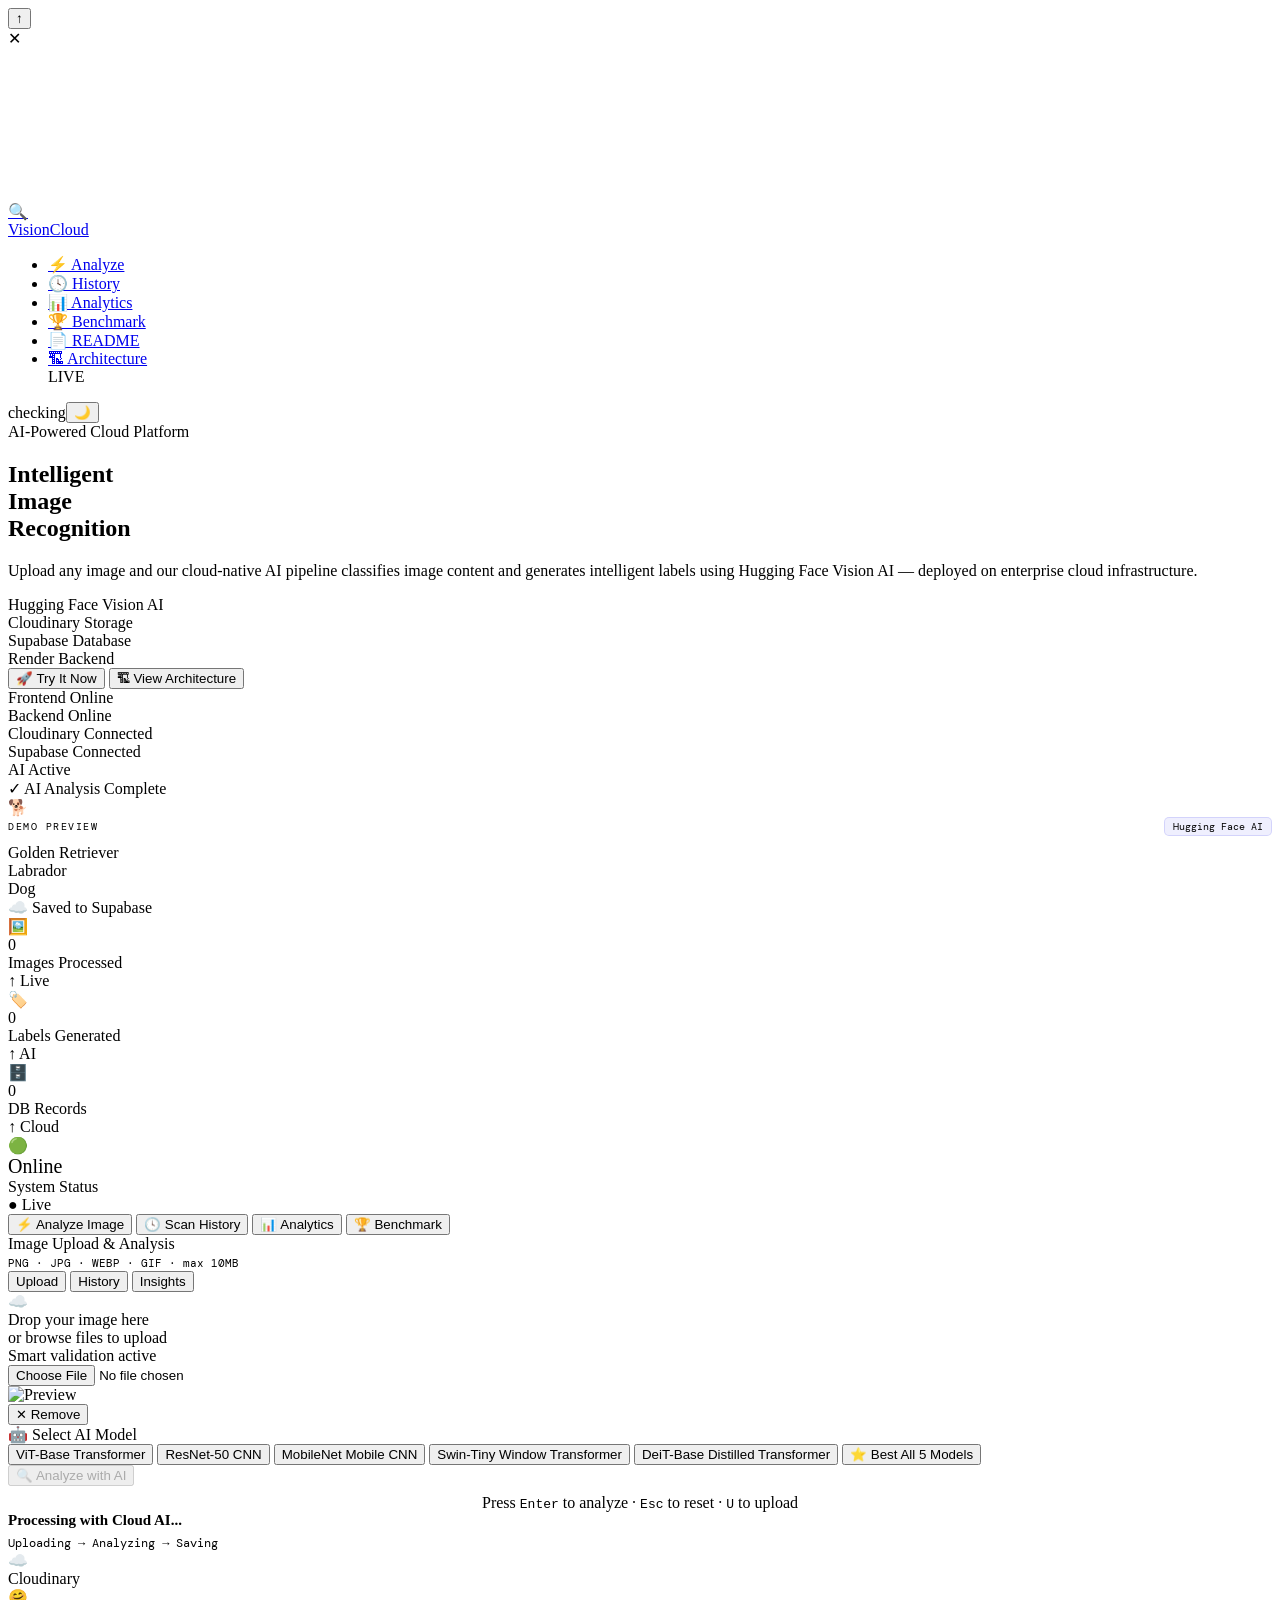
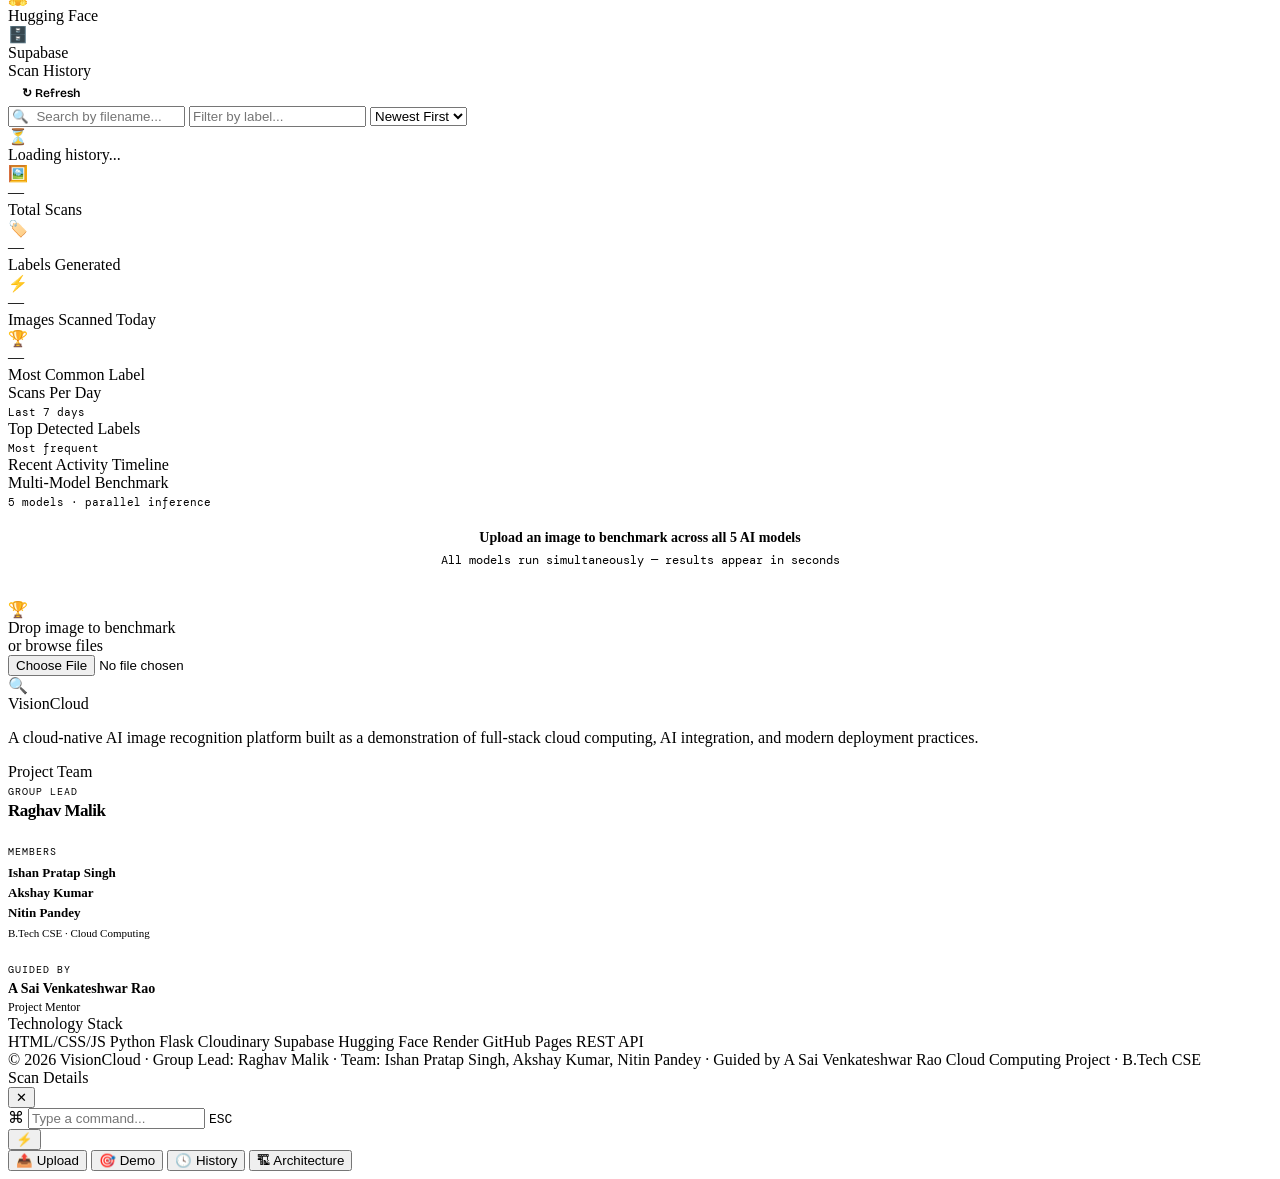
==== index.html @ bb771197 "Replace EfficientNet with MobileNet and Swin-Tiny" ====
<!DOCTYPE html>
<html lang="en">
<head>
<meta charset="UTF-8"/>
<meta name="viewport" content="width=device-width, initial-scale=1.0"/>
<title>VisionCloud — AI Image Recognition Platform</title>
<link rel="preconnect" href="https://fonts.googleapis.com"/>
<link rel="preconnect" href="https://fonts.gstatic.com" crossorigin/>
<link href="https://fonts.googleapis.com/css2?family=Bricolage+Grotesque:wght@400;500;600;700;800&family=DM+Mono:wght@300;400;500&display=swap" rel="stylesheet" media="print" onload="this.media='all'"/>
<noscript><link href="https://fonts.googleapis.com/css2?family=Bricolage+Grotesque:wght@400;500;600;700;800&family=DM+Mono:wght@300;400;500&display=swap" rel="stylesheet"/></noscript>
<link rel="stylesheet" href="style.css"/>
</head>
<body>
<div class="page-transition" id="pageTransition"></div>
<div class="scroll-progress" id="scrollProgress"></div>
<div class="toast-container" id="toastContainer"></div>
<button class="back-to-top" id="backToTop" onclick="window.scrollTo({top:0,behavior:'smooth'})" title="Back to top (↑)">↑</button>
<div class="fs-overlay" id="fsOverlay" onclick="closeFsOverlay()"><span class="fs-close">✕</span><img id="fsImg" src="" alt=""/></div>
<div class="mesh-bg"></div>
<div class="grid-overlay"></div>
<div class="scanlines"></div>
<canvas class="particle-canvas" id="particleBg"></canvas>
<div class="aurora-field" aria-hidden="true"></div>
<div class="cursor-glow" id="cursorGlow" aria-hidden="true"></div>

<!-- ── NAVBAR ── -->
<nav>
  <a class="nav-logo" href="#">
    <div class="nav-logo-icon">🔍</div>
    <div class="nav-logo-text">Vision<span>Cloud</span></div>
  </a>
  <ul class="nav-links">
    <li><a href="#" class="active" onclick="showTab('analyze',this);return false;">⚡ Analyze</a></li>
    <li><a href="#" onclick="showTab('history',this);return false;">🕓 History</a></li>
    <li><a href="#" onclick="showTab('analytics',this);return false;">📊 Analytics</a></li>
    <li><a href="#" onclick="showTab('benchmark',this);return false;">🏆 Benchmark</a></li>
    <li><a href="readme.html" target="_blank">📄 README</a></li>
    <li><a href="architecture.html">🏗 Architecture</a></li>
    <span class="nav-badge">LIVE</span>
  </ul>
  <div style="display:flex;align-items:center;gap:0;">
    <div class="live-clock" id="liveClock"></div>
    <div class="api-status checking" id="apiStatus"><div class="api-status-dot"></div><span id="apiStatusText">checking</span></div>
    <button class="theme-toggle" id="themeToggle" onclick="toggleTheme()" title="Toggle theme (Ctrl+D)">🌙</button>
  </div>
</nav>

<div class="main-wrap">

<!-- ══════════ HERO ══════════ -->
<section class="hero">
  <div class="hero-left">
    <div class="hero-badge"><span class="hero-badge-dot"></span><span class="typing-cursor" id="heroTyping">AI-Powered Cloud Platform</span></div>
    <h1 class="glitch" data-text="Intelligent Image Recognition">
      <span class="line1">Intelligent<br>Image</span><br>
      <span class="line2">Recognition</span>
    </h1>
    <p class="hero-desc">Upload any image and our cloud-native AI pipeline classifies image content and generates intelligent labels using Hugging Face Vision AI — deployed on enterprise cloud infrastructure.</p>
    <div class="hero-pills">
      <div class="hero-pill"><span class="pill-dot" style="background:#f472b6"></span>Hugging Face Vision AI</div>
      <div class="hero-pill"><span class="pill-dot" style="background:#22d3ee"></span>Cloudinary Storage</div>
      <div class="hero-pill"><span class="pill-dot" style="background:#34d399"></span>Supabase Database</div>
      <div class="hero-pill"><span class="pill-dot" style="background:#a78bfa"></span>Render Backend</div>
    </div>
    <div class="hero-cta">
      <button class="btn-primary" onclick="scrollToAnalyze()"><span>🚀 Try It Now</span></button>
      <button class="btn-secondary" onclick="window.location.href='architecture.html'">🏗 View Architecture</button>
    </div>
    <div class="deploy-badges">
      <div class="deploy-badge"><span class="deploy-badge-dot"></span>Frontend Online</div>
      <div class="deploy-badge"><span class="deploy-badge-dot"></span>Backend Online</div>
      <div class="deploy-badge"><span class="deploy-badge-dot"></span>Cloudinary Connected</div>
      <div class="deploy-badge"><span class="deploy-badge-dot"></span>Supabase Connected</div>
      <div class="deploy-badge"><span class="deploy-badge-dot"></span>AI Active</div>
    </div>
  </div>
  <div class="hero-right">
    <div style="position:relative;">
      <div class="preview-float-1">✓ AI Analysis Complete</div>
      <div class="hero-card-preview">
        <div class="preview-top">
          <div class="preview-dots">
            <div class="preview-dot" style="background:#f87171"></div>
            <div class="preview-dot" style="background:#fbbf24"></div>
            <div class="preview-dot" style="background:#34d399"></div>
          </div>
          <div class="preview-title-bar"></div>
        </div>
        <div class="preview-img-box">🐕</div>
        <div style="margin-bottom:8px;display:flex;align-items:center;justify-content:space-between;">
          <span style="font-family:'DM Mono',monospace;font-size:10px;color:var(--text3);letter-spacing:1.5px;text-transform:uppercase;">Demo Preview</span>
          <span style="font-family:'DM Mono',monospace;font-size:10px;background:rgba(99,102,241,0.1);color:var(--accent3);padding:2px 8px;border-radius:5px;border:1px solid rgba(99,102,241,0.2);">Hugging Face AI</span>
        </div>
        <div class="preview-labels">
          <div class="preview-label-row">
            <div class="preview-label-name">Golden Retriever</div>
            <div class="preview-label-bar-wrap"><div class="preview-label-bar" style="width:78%"></div></div>
          </div>
          <div class="preview-label-row">
            <div class="preview-label-name">Labrador</div>
            <div class="preview-label-bar-wrap"><div class="preview-label-bar" style="width:60%"></div></div>
          </div>
          <div class="preview-label-row">
            <div class="preview-label-name">Dog</div>
            <div class="preview-label-bar-wrap"><div class="preview-label-bar" style="width:45%"></div></div>
          </div>
        </div>
      </div>
      <div class="preview-float-2">☁️ Saved to Supabase</div>
    </div>
  </div>
</section>

<!-- ══════════ STATS ══════════ -->
<section class="stats-section">
  <div class="stats-grid">
    <div class="stat-card">
      <div class="stat-icon">🖼️</div>
      <div class="stat-value" id="stat-images">0</div>
      <div class="stat-label">Images Processed</div>
      <span class="stat-badge up">↑ Live</span>
    </div>
    <div class="stat-card">
      <div class="stat-icon">🏷️</div>
      <div class="stat-value" id="stat-labels">0</div>
      <div class="stat-label">Labels Generated</div>
      <span class="stat-badge up">↑ AI</span>
    </div>
    <div class="stat-card">
      <div class="stat-icon">🗄️</div>
      <div class="stat-value" id="stat-records">0</div>
      <div class="stat-label">DB Records</div>
      <span class="stat-badge up">↑ Cloud</span>
    </div>
    <div class="stat-card">
      <div class="stat-icon">🟢</div>
      <div class="stat-value" style="font-size:20px;-webkit-text-fill-color:var(--success);">Online</div>
      <div class="stat-label">System Status</div>
      <span class="stat-badge live">● Live</span>
    </div>
  </div>
</section>

<!-- ══════════ TABS ══════════ -->
<div class="tabs-wrap">
  <div class="tabs">
    <button class="tab active" id="tab-btn-analyze" onclick="showTab('analyze',this)">⚡ Analyze Image</button>
    <button class="tab" id="tab-btn-history" onclick="showTab('history',this)">🕓 Scan History</button>
    <button class="tab" id="tab-btn-analytics" onclick="showTab('analytics',this)">📊 Analytics</button>
    <button class="tab" id="tab-btn-benchmark" onclick="showTab('benchmark',this)">🏆 Benchmark</button>
  </div>
</div>

<!-- ══════════ CONTENT ══════════ -->
<div class="content-wrap">

  <!-- ANALYZE TAB -->
  <div id="tab-analyze" class="tab-content active">
    <div class="card" id="upload-card">
      <div class="card-header">
        <div class="card-title"><div class="dot"></div>Image Upload & Analysis</div>
        <span style="font-family:'DM Mono',monospace;font-size:11px;color:var(--text3)">PNG · JPG · WEBP · GIF · max 10MB</span>
      </div>
      <div class="card-body">
        <div class="smart-actions" aria-label="Quick actions">
          <button class="smart-action active" type="button" onclick="scrollToAnalyze()">Upload</button>
          <button class="smart-action" type="button" onclick="showTab('history', document.getElementById('tab-btn-history'))">History</button>
          <button class="smart-action" type="button" onclick="showTab('analytics', document.getElementById('tab-btn-analytics'))">Insights</button>
        </div>
        <div class="drop-zone" id="dropZone">
          <div class="drop-icon">☁️</div>
          <div class="drop-title">Drop your image here</div>
          <div class="drop-sub">or <span onclick="document.getElementById('fileInput').click()">browse files</span> to upload</div>
          <div class="drop-meta" id="dropMeta">Smart validation active</div>
        </div>
        <input type="file" id="fileInput" accept="image/*"/>
        <div class="preview-wrap" id="previewWrap">
          <img id="preview-img" src="" alt="Preview"/>
          <div class="preview-overlay">
            <span class="preview-filename" id="preview-filename"></span>
            <button class="btn-remove" onclick="resetUpload()">✕ Remove</button>
          </div>
        </div>
        <!-- Model Selector -->
        <div class="model-selector-wrap" id="modelSelectorWrap">
          <div class="model-selector-label">🤖 Select AI Model</div>
          <div class="model-pills" id="modelPills">
            <button class="model-pill active" data-model="google/vit-base-patch16-224" onclick="selectModel(this)">
              <span class="model-pill-name">ViT-Base</span>
              <span class="model-pill-arch">Transformer</span>
            </button>
            <button class="model-pill" data-model="microsoft/resnet-50" onclick="selectModel(this)">
              <span class="model-pill-name">ResNet-50</span>
              <span class="model-pill-arch">CNN</span>
            </button>
            <button class="model-pill" data-model="google/mobilenet_v2_1.0_224" onclick="selectModel(this)">
              <span class="model-pill-name">MobileNet</span>
              <span class="model-pill-arch">Mobile CNN</span>
            </button>
            <button class="model-pill" data-model="microsoft/swin-tiny-patch4-window7-224" onclick="selectModel(this)">
              <span class="model-pill-name">Swin-Tiny</span>
              <span class="model-pill-arch">Window Transformer</span>
            </button>
            <button class="model-pill" data-model="facebook/deit-base-distilled-patch16-224" onclick="selectModel(this)">
              <span class="model-pill-name">DeiT-Base</span>
              <span class="model-pill-arch">Distilled Transformer</span>
            </button>
            <button class="model-pill best-pill" data-model="best" onclick="selectModel(this)">
              <span class="model-pill-name">⭐ Best</span>
              <span class="model-pill-arch">All 5 Models</span>
            </button>
          </div>
        </div>

        <button class="btn-analyze" id="analyzeBtn" onclick="analyzeImage()" disabled>
          <span>🔍 Analyze with AI</span>
        </button>
        <div style="text-align:center;margin-top:8px;" class="kbd-hint">Press <kbd class="kbd">Enter</kbd> to analyze · <kbd class="kbd">Esc</kbd> to reset · <kbd class="kbd">U</kbd> to upload</div>
        <div class="error-box" id="errorBox"></div>
      </div>
    </div>

    <!-- Loading -->
    <div class="loading-wrap" id="loadingWrap">
      <div class="spinner-ring"></div>
      <div style="font-size:15px;font-weight:700;color:var(--text);margin-bottom:6px">Processing with Cloud AI...</div>
      <div style="font-size:12px;color:var(--text3);font-family:'DM Mono',monospace;">Uploading → Analyzing → Saving</div>
      <div class="loading-steps">
        <div class="loading-step" id="step1"><div class="step-icon">☁️</div><span>Cloudinary</span></div>
        <div class="loading-step" id="step2"><div class="step-icon">🤗</div><span>Hugging Face</span></div>
        <div class="loading-step" id="step3"><div class="step-icon">🗄️</div><span>Supabase</span></div>
      </div>
    </div>

    <!-- Results -->
    <div class="results-wrap" id="resultsWrap"></div>
  </div>

  <!-- HISTORY TAB -->
  <div id="tab-history" class="tab-content">
    <div class="card">
      <div class="card-header">
        <div class="card-title"><div class="dot"></div>Scan History</div>
        <button onclick="loadHistory()" style="background:var(--surface);border:1px solid var(--border);color:var(--text2);font-size:12px;padding:6px 14px;border-radius:8px;cursor:pointer;font-family:'Bricolage Grotesque',sans-serif;font-weight:600;transition:all 0.2s;" onmouseover="this.style.borderColor='var(--accent)'" onmouseout="this.style.borderColor='var(--border)'">↻ Refresh</button>
      </div>
      <div class="card-body">
        <div class="history-toolbar">
          <input class="search-box" type="text" id="searchBox" placeholder="🔍  Search by filename..." oninput="filterHistory()"/>
          <input class="filter-input" type="text" id="filterLabel" placeholder="Filter by label..." oninput="filterHistory()"/>
          <select class="sort-select" id="sortSelect" onchange="filterHistory()">
            <option value="newest">Newest First</option>
            <option value="oldest">Oldest First</option>
          </select>
        </div>
        <div id="historyBody">
          <div class="empty-state"><div class="icon">⏳</div><div>Loading history...</div></div>
        </div>
      </div>
    </div>
  </div>

  <!-- ANALYTICS TAB -->
  <div id="tab-analytics" class="tab-content">
    <div id="analytics-section">

      <!-- Stats row -->
      <div class="analytics-stats-row" id="analyticsStatsRow">
        <div class="an-stat-card">
          <div class="an-stat-icon">🖼️</div>
          <div class="an-stat-value" id="an-total">—</div>
          <div class="an-stat-label">Total Scans</div>
        </div>
        <div class="an-stat-card">
          <div class="an-stat-icon">🏷️</div>
          <div class="an-stat-value" id="an-labels">—</div>
          <div class="an-stat-label">Labels Generated</div>
        </div>
        <div class="an-stat-card">
          <div class="an-stat-icon">⚡</div>
          <div class="an-stat-value" id="an-today">—</div>
          <div class="an-stat-label">Images Scanned Today</div>
        </div>
        <div class="an-stat-card">
          <div class="an-stat-icon">🏆</div>
          <div class="an-stat-value" id="an-top-label" style="font-size:16px;">—</div>
          <div class="an-stat-label">Most Common Label</div>
        </div>
      </div>

      <!-- Charts grid -->
      <div class="analytics-grid">

        <!-- Scans per day chart -->
        <div class="card analytics-card">
          <div class="card-header">
            <div class="card-title"><div class="dot"></div>Scans Per Day</div>
            <span style="font-family:'DM Mono',monospace;font-size:11px;color:var(--text3)">Last 7 days</span>
          </div>
          <div class="card-body">
            <div class="chart-wrap" id="scansChart"></div>
          </div>
        </div>

        <!-- Top labels chart -->
        <div class="card analytics-card">
          <div class="card-header">
            <div class="card-title"><div class="dot"></div>Top Detected Labels</div>
            <span style="font-family:'DM Mono',monospace;font-size:11px;color:var(--text3)">Most frequent</span>
          </div>
          <div class="card-body">
            <div id="labelsChart"></div>
          </div>
        </div>

        <!-- Activity timeline -->
        <div class="card analytics-card full-width-card">
          <div class="card-header">
            <div class="card-title"><div class="dot"></div>Recent Activity Timeline</div>
          </div>
          <div class="card-body">
            <div id="activityTimeline"></div>
          </div>
        </div>

      </div>

      <!-- Empty state -->
      <div id="analyticsEmpty" style="display:none;">
        <div class="empty-state">
          <div class="icon">📊</div>
          <div>No data yet — upload some images first!</div>
        </div>
      </div>

    </div>
  </div>

  <!-- BENCHMARK TAB -->
  <div id="tab-benchmark" class="tab-content">
    <div class="card" id="benchmark-card">
      <div class="card-header">
        <div class="card-title"><div class="dot"></div>Multi-Model Benchmark</div>
        <span style="font-family:'DM Mono',monospace;font-size:11px;color:var(--text3)">5 models · parallel inference</span>
      </div>
      <div class="card-body">

        <!-- Step 1: Upload or use existing -->
        <div id="benchmark-upload-section">
          <div style="text-align:center;padding:20px 0 12px;">
            <div style="font-size:14px;font-weight:700;color:var(--text);margin-bottom:6px;">Upload an image to benchmark across all 5 AI models</div>
            <div style="font-size:12px;color:var(--text3);font-family:'DM Mono',monospace;margin-bottom:20px;">All models run simultaneously — results appear in seconds</div>
          </div>

          <div class="drop-zone" id="benchmarkDropZone" onclick="document.getElementById('benchmarkFileInput').click()">
            <div class="drop-icon">🏆</div>
            <div class="drop-title">Drop image to benchmark</div>
            <div class="drop-sub">or <span>browse files</span></div>
          </div>
          <input type="file" id="benchmarkFileInput" accept="image/*" onchange="handleBenchmarkFile(this.files[0])"/>

          <div class="benchmark-preview-wrap" id="benchmarkPreviewWrap" style="display:none;">
            <img id="benchmark-preview-img" src="" alt="Preview" style="width:100%;max-height:220px;object-fit:cover;border-radius:12px;margin-bottom:12px;"/>
            <button class="btn-analyze" id="benchmarkRunBtn" onclick="runBenchmark()" style="background:linear-gradient(135deg,#f472b6,#6366f1,#22d3ee);">
              <span>🏆 Run Benchmark — 5 Models</span>
            </button>
            <div style="text-align:center;margin-top:8px;font-size:11px;color:var(--text3);font-family:'DM Mono',monospace;">All 5 models run in parallel · ~5-10 seconds</div>
          </div>
        </div>

        <!-- Loading -->
        <div id="benchmark-loading" style="display:none;text-align:center;padding:32px 0;">
          <div class="spinner-ring" style="margin:0 auto 16px;"></div>
          <div style="font-size:15px;font-weight:700;color:var(--text);margin-bottom:6px;">Running 5 models simultaneously...</div>
          <div style="font-size:12px;color:var(--text3);font-family:'DM Mono',monospace;">ViT · ResNet · EfficientNet · ConvNeXt · BEiT</div>
          <div class="benchmark-progress" id="benchmarkProgress">
            <div class="bm-prog-item" id="bm-prog-0">⏳ ViT-Base</div>
            <div class="bm-prog-item" id="bm-prog-1">⏳ ResNet-50</div>
            <div class="bm-prog-item" id="bm-prog-2">⏳ EfficientNet</div>
            <div class="bm-prog-item" id="bm-prog-3">⏳ ConvNeXt</div>
            <div class="bm-prog-item" id="bm-prog-4">⏳ BEiT-Base</div>
          </div>
        </div>

        <!-- Results -->
        <div id="benchmark-results" style="display:none;"></div>

      </div>
    </div>
  </div>

</div><!-- /content-wrap -->

</div><!-- /main-wrap -->

<!-- ══════════ FOOTER ══════════ -->
<footer>
  <div class="footer-inner">
    <div class="footer-brand">
      <div class="logo">
        <div class="logo-icon">🔍</div>
        <div class="logo-text">VisionCloud</div>
      </div>
      <p>A cloud-native AI image recognition platform built as a demonstration of full-stack cloud computing, AI integration, and modern deployment practices.</p>
    </div>
    <div class="footer-col">
      <div class="footer-col-title">Project Team</div>

      <div style="margin-bottom:10px;">
        <span style="font-size:10px;color:var(--text3);font-family:'DM Mono',monospace;letter-spacing:1px;text-transform:uppercase;">Group Lead</span>
        <span class="accent" style="font-size:17px;font-weight:800;letter-spacing:-0.5px;display:block;margin-top:2px;">Raghav Malik</span>
      </div>

      <div style="border-top:1px solid var(--border);padding-top:10px;margin-bottom:10px;">
        <span style="font-size:10px;color:var(--text3);font-family:'DM Mono',monospace;letter-spacing:1px;text-transform:uppercase;">Members</span>
        <div style="display:flex;flex-direction:column;gap:4px;margin-top:6px;">
          <span style="font-size:13px;font-weight:600;color:var(--text);">Ishan Pratap Singh</span>
          <span style="font-size:13px;font-weight:600;color:var(--text);">Akshay Kumar</span>
          <span style="font-size:13px;font-weight:600;color:var(--text);">Nitin Pandey</span>
        </div>
        <span style="font-size:11px;color:var(--text3);margin-top:6px;display:block;">B.Tech CSE · Cloud Computing</span>
      </div>

      <div style="border-top:1px solid var(--border);padding-top:10px;">
        <span style="font-size:10px;color:var(--text3);font-family:'DM Mono',monospace;letter-spacing:1px;text-transform:uppercase;">Guided By</span>
        <span class="accent" style="font-size:14px;font-weight:700;margin-top:4px;display:block;">A Sai Venkateshwar Rao</span>
        <span style="font-size:12px;color:var(--text2);">Project Mentor</span>
      </div>
    </div>
    <div class="footer-col">
      <div class="footer-col-title">Technology Stack</div>
      <div class="footer-tags">
        <span class="footer-tag">HTML/CSS/JS</span>
        <span class="footer-tag">Python Flask</span>
        <span class="footer-tag">Cloudinary</span>
        <span class="footer-tag">Supabase</span>
        <span class="footer-tag">Hugging Face</span>
        <span class="footer-tag">Render</span>
        <span class="footer-tag">GitHub Pages</span>
        <span class="footer-tag">REST API</span>
      </div>
    </div>
  </div>
  <div class="footer-bottom">
    <span>© 2026 VisionCloud · Group Lead: Raghav Malik · Team: Ishan Pratap Singh, Akshay Kumar, Nitin Pandey · Guided by A Sai Venkateshwar Rao</span>
    <span>Cloud Computing Project · B.Tech CSE</span>
  </div>
</footer>

<!-- ══════════ MODAL ══════════ -->
<div class="modal-overlay" id="modalOverlay" onclick="closeModal(event)">
  <div class="modal-box">
    <div class="modal-header">
      <div class="card-title" id="modal-title">Scan Details</div>
      <button class="modal-close" onclick="document.getElementById('modalOverlay').classList.remove('visible')">✕</button>
    </div>
    <img class="modal-img" id="modal-img" src="" alt="" style="display:none"/>
    <div class="modal-body" id="modal-body"></div>
  </div>
</div>

<!-- ══════════ COMMAND PALETTE ══════════ -->
<div class="cmd-palette" id="cmdPalette" onclick="if(event.target===this)closeCmdPalette()">
  <div class="cmd-palette-box">
    <div class="cmd-input-wrap">
      <span class="cmd-input-icon">⌘</span>
      <input class="cmd-input" id="cmdInput" type="text" placeholder="Type a command..." autocomplete="off"/>
      <kbd class="cmd-esc">ESC</kbd>
    </div>
    <div class="cmd-divider"></div>
    <div class="cmd-results" id="cmdResults"></div>
  </div>
</div>

<!-- ══════════ FAB ══════════ -->
<button class="fab-btn" id="fabBtn" onclick="toggleFabMenu()" title="Quick Actions">⚡</button>
<div class="fab-menu" id="fabMenu">
  <button onclick="scrollToAnalyze();toggleFabMenu()" class="fab-item">📤 Upload</button>
  <button onclick="runDemoScan();toggleFabMenu()" class="fab-item">🎯 Demo</button>
  <button onclick="showTab('history',document.getElementById('tab-btn-history'));toggleFabMenu()" class="fab-item">🕓 History</button>
  <button onclick="window.location.href='architecture.html'" class="fab-item">🏗 Architecture</button>
</div>

<script src="script.js"></script>
</body>
</html>
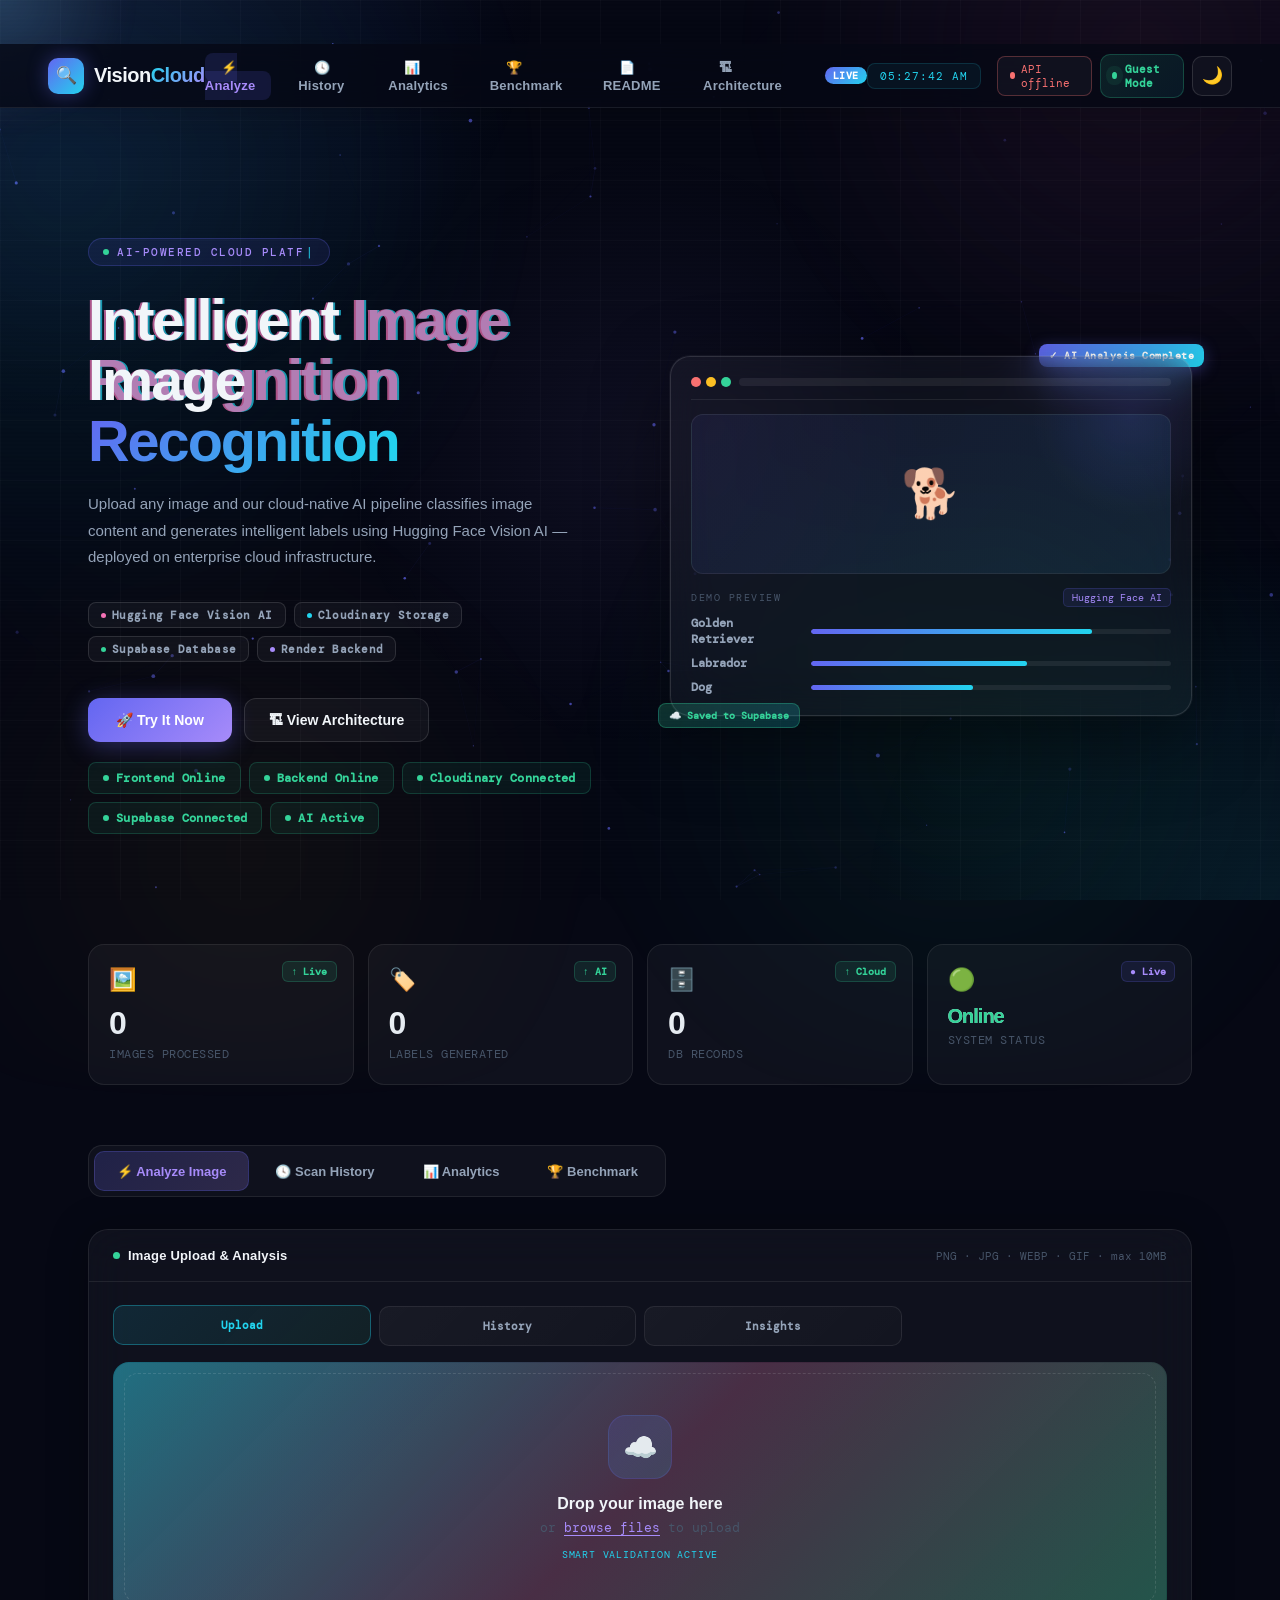
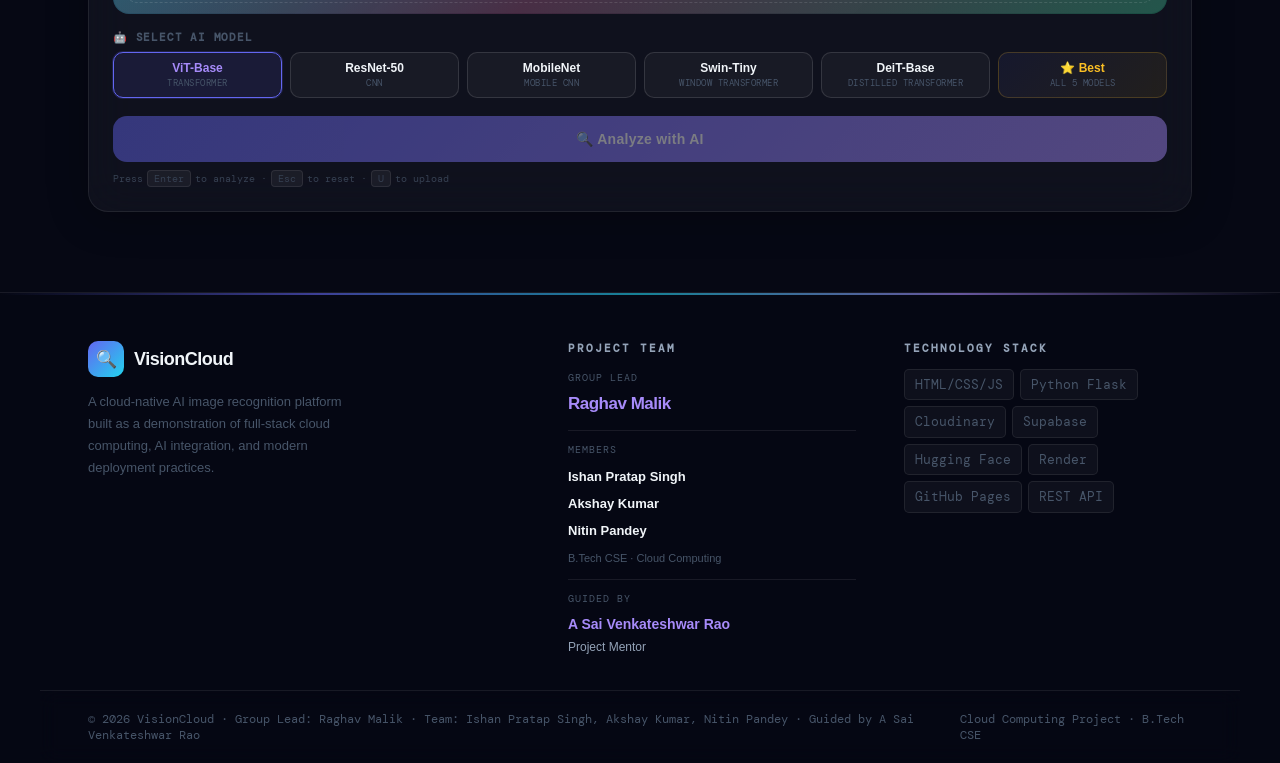
==== commit 3b8b356a: "Update model names in loading indicator" ====
--- a/index.html
+++ b/index.html
@@ -371,13 +371,13 @@
         <div id="benchmark-loading" style="display:none;text-align:center;padding:32px 0;">
           <div class="spinner-ring" style="margin:0 auto 16px;"></div>
           <div style="font-size:15px;font-weight:700;color:var(--text);margin-bottom:6px;">Running 5 models simultaneously...</div>
-          <div style="font-size:12px;color:var(--text3);font-family:'DM Mono',monospace;">ViT · ResNet · EfficientNet · ConvNeXt · BEiT</div>
+          <div style="font-size:12px;color:var(--text3);font-family:'DM Mono',monospace;">ViT · ResNet · MobileNet-V2 · Swin-Tiny · DeiT</div>
           <div class="benchmark-progress" id="benchmarkProgress">
             <div class="bm-prog-item" id="bm-prog-0">⏳ ViT-Base</div>
             <div class="bm-prog-item" id="bm-prog-1">⏳ ResNet-50</div>
-            <div class="bm-prog-item" id="bm-prog-2">⏳ EfficientNet</div>
-            <div class="bm-prog-item" id="bm-prog-3">⏳ ConvNeXt</div>
-            <div class="bm-prog-item" id="bm-prog-4">⏳ BEiT-Base</div>
+            <div class="bm-prog-item" id="bm-prog-2">⏳ MobileNet-V2</div>
+            <div class="bm-prog-item" id="bm-prog-3">⏳ Swin-Tiny</div>
+            <div class="bm-prog-item" id="bm-prog-4">⏳ DeiT-Base</div>
           </div>
         </div>
 
--- a/style.css
+++ b/style.css
@@ -0,0 +1,3010 @@
+:root {
+  --bg: #060814;
+  --bg2: #0c1022;
+  --surface: rgba(255,255,255,0.04);
+  --surface2: rgba(255,255,255,0.07);
+  --border: rgba(255,255,255,0.08);
+  --border2: rgba(255,255,255,0.12);
+  --accent: #6366f1;
+  --accent2: #22d3ee;
+  --accent3: #a78bfa;
+  --accent4: #34d399;
+  --pink: #f472b6;
+  --text: #f1f5f9;
+  --text2: #94a3b8;
+  --text3: #475569;
+  --glow: rgba(99,102,241,0.3);
+  --glow2: rgba(34,211,238,0.2);
+  --success: #34d399;
+  --warning: #fbbf24;
+  --danger: #f87171;
+}
+
+/* ══ LIGHT MODE ══ */
+[data-theme="light"] {
+  --bg: #f0f2ff;
+  --bg2: #e8ecff;
+  --surface: rgba(255,255,255,0.85);
+  --surface2: rgba(255,255,255,0.95);
+  --border: rgba(99,102,241,0.12);
+  --border2: rgba(99,102,241,0.2);
+  --text: #0f0f1a;
+  --text2: #4b5068;
+  --text3: #8890b0;
+  --glow: rgba(99,102,241,0.15);
+  --glow2: rgba(34,211,238,0.1);
+}
+[data-theme="light"] body { background: var(--bg); }
+[data-theme="light"] nav { background: rgba(240,242,255,0.92); }
+[data-theme="light"] footer { background: rgba(225,228,255,0.98); }
+[data-theme="light"] .mesh-bg {
+  background:
+    radial-gradient(ellipse 900px 700px at 0% 0%,rgba(99,102,241,0.07) 0%,transparent 60%),
+    radial-gradient(ellipse 700px 600px at 100% 100%,rgba(34,211,238,0.06) 0%,transparent 60%);
+}
+[data-theme="light"] .grid-overlay {
+  background-image:
+    linear-gradient(rgba(99,102,241,0.05) 1px,transparent 1px),
+    linear-gradient(90deg,rgba(99,102,241,0.05) 1px,transparent 1px);
+}
+[data-theme="light"] .hero-card-preview { box-shadow: 0 24px 80px rgba(99,102,241,0.1),0 0 0 1px rgba(99,102,241,0.08); }
+[data-theme="light"] .detected-text-box { background: rgba(99,102,241,0.03); }
+[data-theme="light"] .arch-node { background: rgba(255,255,255,0.7); }
+[data-theme="light"] .arch-split-node { background: rgba(255,255,255,0.7); }
+[data-theme="light"] .meta-item { background: rgba(99,102,241,0.03); }
+[data-theme="light"] .sort-select { background: white; }
+[data-theme="light"] .search-box { background: white; }
+[data-theme="light"] .filter-input { background: white; }
+[data-theme="light"] .modal-box { background: #eef0ff; }
+body,nav,.card,.stat-card,.result-card,.history-card,.highlight-card,.tech-card,
+footer,.modal-box,.arch-diagram,.arch-node,.drop-zone {
+  transition: background 0.3s ease, border-color 0.3s ease, color 0.3s ease, box-shadow 0.3s ease;
+}
+
+/* ══ THEME TOGGLE ══ */
+.theme-toggle {
+  width:40px;height:40px;
+  background:var(--surface);border:1px solid var(--border2);
+  border-radius:10px;cursor:pointer;
+  display:flex;align-items:center;justify-content:center;
+  font-size:17px;transition:all 0.25s;flex-shrink:0;margin-left:8px;
+}
+.theme-toggle:hover{background:var(--surface2);border-color:var(--accent);transform:rotate(20deg);}
+
+/* ══ SCROLL PROGRESS ══ */
+.scroll-progress{
+  position:fixed;top:0;left:0;height:3px;z-index:200;width:0%;
+  background:linear-gradient(90deg,var(--accent),var(--accent2),var(--accent3));
+  box-shadow:0 0 8px rgba(99,102,241,0.5);transition:width 0.1s linear;
+}
+
+/* ══ BACK TO TOP ══ */
+.back-to-top{
+  position:fixed;bottom:88px;right:24px;z-index:90;
+  width:44px;height:44px;
+  background:linear-gradient(135deg,var(--accent),var(--accent3));
+  border:none;border-radius:12px;color:white;font-size:18px;
+  cursor:pointer;display:flex;align-items:center;justify-content:center;
+  box-shadow:0 4px 20px rgba(99,102,241,0.4);
+  opacity:0;pointer-events:none;
+  transition:all 0.3s cubic-bezier(0.34,1.56,0.64,1);
+}
+.back-to-top.visible{opacity:1;pointer-events:all;}
+.back-to-top:hover{transform:translateY(-3px);box-shadow:0 8px 28px rgba(99,102,241,0.5);}
+
+/* ══ API STATUS ══ */
+.api-status{
+  display:flex;align-items:center;gap:6px;
+  font-family:'DM Mono',monospace;font-size:11px;
+  padding:5px 12px;border-radius:8px;
+  border:1px solid var(--border);background:var(--surface);
+  color:var(--text3);margin-left:8px;transition:all 0.3s;
+}
+.api-status-dot{width:7px;height:7px;border-radius:50%;background:var(--text3);transition:background 0.3s;}
+.api-status.online{border-color:rgba(52,211,153,0.3);color:var(--success);}
+.api-status.online .api-status-dot{background:var(--success);animation:pulse 2s infinite;}
+.api-status.offline{border-color:rgba(248,113,113,0.3);color:var(--danger);}
+.api-status.offline .api-status-dot{background:var(--danger);}
+.api-status.checking{border-color:rgba(251,191,36,0.3);color:var(--warning);}
+.api-status.checking .api-status-dot{background:var(--warning);}
+
+/* ══ TOAST ══ */
+.toast-container{
+  position:fixed;bottom:24px;right:24px;z-index:999;
+  display:flex;flex-direction:column;gap:8px;pointer-events:none;
+}
+.toast{
+  background:var(--bg2);border:1px solid var(--border2);
+  border-radius:12px;padding:12px 18px;
+  display:flex;align-items:center;gap:10px;
+  font-size:13px;font-weight:600;color:var(--text);
+  box-shadow:0 8px 32px rgba(0,0,0,0.3);
+  animation:toastIn 0.35s cubic-bezier(0.34,1.56,0.64,1) both;
+  pointer-events:all;min-width:240px;max-width:340px;
+  backdrop-filter:blur(16px);
+}
+.toast.out{animation:toastOut 0.3s ease forwards;}
+.toast-icon{font-size:18px;flex-shrink:0;}
+.toast-msg{flex:1;line-height:1.4;}
+.toast.success{border-color:rgba(52,211,153,0.3);}
+.toast.error{border-color:rgba(248,113,113,0.3);}
+.toast.info{border-color:rgba(99,102,241,0.3);}
+@keyframes toastIn{from{opacity:0;transform:translateX(60px) scale(0.9);}to{opacity:1;transform:translateX(0) scale(1);}}
+@keyframes toastOut{from{opacity:1;transform:translateX(0);}to{opacity:0;transform:translateX(60px);}}
+
+/* ══ COPY & SHARE BUTTONS ══ */
+.copy-btn{
+  background:var(--surface);border:1px solid var(--border2);
+  color:var(--text3);font-size:11px;padding:4px 10px;
+  border-radius:6px;cursor:pointer;font-family:'DM Mono',monospace;
+  transition:all 0.2s;white-space:nowrap;
+}
+.copy-btn:hover{background:rgba(99,102,241,0.1);color:var(--accent3);border-color:var(--accent);}
+.share-row{display:flex;gap:8px;margin-top:16px;flex-wrap:wrap;}
+.share-btn{
+  display:flex;align-items:center;gap:6px;
+  background:var(--surface);border:1px solid var(--border2);
+  color:var(--text2);font-size:12px;font-weight:600;
+  padding:8px 14px;border-radius:9px;cursor:pointer;
+  font-family:'Bricolage Grotesque',sans-serif;transition:all 0.2s;
+}
+.share-btn:hover{background:var(--surface2);border-color:var(--accent);color:var(--accent3);transform:translateY(-1px);}
+
+/* ══ KEYBOARD HINTS ══ */
+.kbd-hint{
+  display:inline-flex;align-items:center;gap:4px;
+  font-family:'DM Mono',monospace;font-size:10px;
+  color:var(--text3);opacity:0.7;
+}
+.kbd{
+  background:var(--surface2);border:1px solid var(--border2);
+  border-radius:4px;padding:1px 6px;font-size:10px;color:var(--text3);
+}
+
+/* ══ FULLSCREEN OVERLAY ══ */
+.fs-overlay{
+  display:none;position:fixed;inset:0;z-index:300;
+  background:rgba(0,0,0,0.95);backdrop-filter:blur(8px);
+  align-items:center;justify-content:center;cursor:zoom-out;
+}
+.fs-overlay.visible{display:flex;animation:fadeIn 0.2s ease;}
+.fs-overlay img{max-width:90vw;max-height:90vh;border-radius:12px;box-shadow:0 0 80px rgba(0,0,0,0.8);}
+.fs-close{position:absolute;top:20px;right:20px;color:white;font-size:28px;cursor:pointer;opacity:0.7;transition:opacity 0.2s;}
+.fs-close:hover{opacity:1;}
+
+*{margin:0;padding:0;box-sizing:border-box;}
+html{scroll-behavior:smooth;}
+body{
+  background:var(--bg);
+  color:var(--text);
+  font-family:'Bricolage Grotesque',sans-serif;
+  min-height:100vh;
+  overflow-x:hidden;
+}
+
+/* ── Mesh background ── */
+.mesh-bg{
+  position:fixed;inset:0;z-index:0;
+  background:
+    radial-gradient(ellipse 900px 700px at 0% 0%,rgba(99,102,241,0.12) 0%,transparent 60%),
+    radial-gradient(ellipse 700px 600px at 100% 100%,rgba(34,211,238,0.09) 0%,transparent 60%),
+    radial-gradient(ellipse 500px 500px at 50% 50%,rgba(167,139,250,0.06) 0%,transparent 60%);
+  pointer-events:none;
+  animation: meshDrift 25s ease-in-out infinite alternate;
+}
+
+/* ── Grid overlay ── */
+.grid-overlay{
+  position:fixed;inset:0;z-index:0;
+  background-image:
+    linear-gradient(rgba(255,255,255,0.025) 1px,transparent 1px),
+    linear-gradient(90deg,rgba(255,255,255,0.025) 1px,transparent 1px);
+  background-size:60px 60px;
+  pointer-events:none;
+}
+
+/* ── Navbar ── */
+nav{
+  position:sticky;top:0;z-index:100;
+  background:rgba(6,8,20,0.8);
+  backdrop-filter:blur(24px);
+  -webkit-backdrop-filter:blur(24px);
+  border-bottom:1px solid var(--border);
+  padding:0 48px;height:64px;
+  display:flex;align-items:center;justify-content:space-between;
+}
+.nav-logo{display:flex;align-items:center;gap:10px;text-decoration:none;}
+.nav-logo-icon{
+  width:36px;height:36px;
+  background:linear-gradient(135deg,var(--accent),var(--accent2));
+  border-radius:10px;
+  display:flex;align-items:center;justify-content:center;font-size:17px;
+  box-shadow:0 0 20px rgba(99,102,241,0.4);
+}
+.nav-logo-text{font-size:20px;font-weight:800;color:var(--text);letter-spacing:-0.5px;}
+.nav-logo-text span{
+  background:linear-gradient(135deg,var(--accent2),var(--accent3));
+  -webkit-background-clip:text;-webkit-text-fill-color:transparent;background-clip:text;
+}
+.nav-links{display:flex;align-items:center;gap:4px;list-style:none;}
+.nav-links a{
+  font-size:13px;font-weight:600;color:var(--text2);
+  text-decoration:none;padding:7px 16px;border-radius:8px;
+  transition:all 0.2s;letter-spacing:0.2px;
+}
+.nav-links a:hover,.nav-links a.active{background:rgba(99,102,241,0.15);color:var(--accent3);}
+.nav-badge{
+  background:linear-gradient(135deg,var(--accent),var(--accent2));
+  color:white;font-size:10px;font-weight:700;
+  padding:2px 8px;border-radius:20px;margin-left:6px;
+  font-family:'DM Mono',monospace;letter-spacing:0.5px;
+}
+
+/* ── Main wrapper ── */
+.main-wrap{position:relative;z-index:1;}
+
+/* ══════════════════════════════════════
+   HERO
+══════════════════════════════════════ */
+.hero{
+  padding:80px 48px 60px;
+  max-width:1200px;margin:0 auto;
+  display:grid;grid-template-columns:1fr 1fr;gap:60px;align-items:center;
+}
+.hero-left{animation:fadeUp 0.8s ease both;}
+.hero-badge{
+  display:inline-flex;align-items:center;gap:8px;
+  background:rgba(99,102,241,0.1);
+  border:1px solid rgba(99,102,241,0.25);
+  color:var(--accent3);
+  font-family:'DM Mono',monospace;font-size:11px;font-weight:500;
+  padding:6px 14px;border-radius:20px;margin-bottom:24px;
+  letter-spacing:1.5px;text-transform:uppercase;
+}
+.hero-badge-dot{
+  width:6px;height:6px;border-radius:50%;background:var(--success);
+  animation:pulse 2s infinite;
+}
+@keyframes pulse{0%,100%{opacity:1;box-shadow:0 0 0 0 rgba(52,211,153,0.4);}50%{opacity:0.7;box-shadow:0 0 0 6px rgba(52,211,153,0);}}
+.hero h1{
+  font-size:clamp(38px,4.5vw,60px);font-weight:800;
+  line-height:1.05;letter-spacing:-2px;margin-bottom:20px;
+}
+.hero h1 .line1{color:var(--text);}
+.hero h1 .line2{
+  background:linear-gradient(135deg,var(--accent),var(--accent2),var(--accent3));
+  -webkit-background-clip:text;-webkit-text-fill-color:transparent;background-clip:text;
+  background-size:200%;animation:gradShift 4s ease infinite;
+}
+@keyframes gradShift{0%{background-position:0% 50%;}50%{background-position:100% 50%;}100%{background-position:0% 50%;}}
+.hero-desc{
+  font-size:15px;color:var(--text2);line-height:1.75;margin-bottom:32px;max-width:480px;
+}
+.hero-pills{display:flex;flex-wrap:wrap;gap:8px;margin-bottom:36px;}
+.hero-pill{
+  display:flex;align-items:center;gap:6px;
+  background:var(--surface);border:1px solid var(--border2);
+  color:var(--text2);font-size:11px;font-weight:600;
+  padding:5px 12px;border-radius:8px;
+  font-family:'DM Mono',monospace;letter-spacing:0.3px;
+  transition:all 0.2s;
+}
+.hero-pill:hover{background:var(--surface2);border-color:var(--accent);color:var(--accent3);}
+.hero-pill .pill-dot{width:5px;height:5px;border-radius:50%;}
+.hero-cta{display:flex;gap:12px;}
+.btn-primary{
+  padding:13px 28px;
+  background:linear-gradient(135deg,var(--accent),var(--accent3));
+  border:none;border-radius:12px;color:white;
+  font-family:'Bricolage Grotesque',sans-serif;font-size:14px;font-weight:700;
+  cursor:pointer;transition:all 0.25s;
+  display:flex;align-items:center;gap:8px;
+  box-shadow:0 4px 24px rgba(99,102,241,0.35);
+  position:relative;overflow:hidden;
+}
+.btn-primary::before{
+  content:'';position:absolute;inset:0;
+  background:linear-gradient(135deg,var(--accent2),var(--accent));
+  opacity:0;transition:opacity 0.3s;
+}
+.btn-primary:hover::before{opacity:1;}
+.btn-primary:hover{transform:translateY(-2px);box-shadow:0 8px 32px rgba(99,102,241,0.5);}
+.btn-primary span{position:relative;z-index:1;}
+.btn-secondary{
+  padding:13px 24px;
+  background:var(--surface);border:1px solid var(--border2);
+  border-radius:12px;color:var(--text);
+  font-family:'Bricolage Grotesque',sans-serif;font-size:14px;font-weight:600;
+  cursor:pointer;transition:all 0.2s;
+  display:flex;align-items:center;gap:8px;
+}
+.btn-secondary:hover{background:var(--surface2);border-color:var(--border2);}
+
+/* Hero right — floating card preview */
+.hero-right{
+  animation:fadeUp 0.8s 0.15s ease both;
+  position:relative;
+}
+.hero-card-preview{
+  background:var(--surface);
+  border:1px solid var(--border2);
+  border-radius:20px;
+  padding:20px;
+  box-shadow:0 24px 80px rgba(0,0,0,0.4),0 0 0 1px rgba(255,255,255,0.05);
+  position:relative;overflow:hidden;
+}
+.hero-card-preview::before{
+  content:'';position:absolute;
+  top:-40px;right:-40px;width:200px;height:200px;
+  background:radial-gradient(circle,rgba(99,102,241,0.15),transparent 70%);
+  pointer-events:none;
+}
+.preview-top{
+  display:flex;align-items:center;gap:8px;margin-bottom:14px;
+  padding-bottom:12px;border-bottom:1px solid var(--border);
+}
+.preview-dots{display:flex;gap:5px;}
+.preview-dot{width:10px;height:10px;border-radius:50%;}
+.preview-title-bar{flex:1;background:var(--surface2);height:8px;border-radius:4px;}
+.preview-img-box{
+  background:linear-gradient(135deg,rgba(99,102,241,0.08),rgba(34,211,238,0.08));
+  border:1px solid var(--border);border-radius:12px;
+  height:160px;display:flex;align-items:center;justify-content:center;
+  font-size:48px;margin-bottom:14px;
+  position:relative;overflow:hidden;
+}
+.preview-img-box::after{
+  content:'';position:absolute;inset:0;
+  background:linear-gradient(135deg,transparent,rgba(99,102,241,0.04));
+}
+.preview-labels{display:flex;flex-direction:column;gap:8px;}
+.preview-label-row{display:flex;align-items:center;gap:10px;}
+.preview-label-name{font-size:12px;font-weight:600;color:var(--text2);width:110px;font-family:'DM Mono',monospace;}
+.preview-label-bar-wrap{flex:1;height:5px;background:var(--surface2);border-radius:99px;overflow:hidden;}
+.preview-label-bar{height:100%;border-radius:99px;background:linear-gradient(90deg,var(--accent),var(--accent2));}
+.preview-label-pct{font-size:11px;color:var(--text3);font-family:'DM Mono',monospace;width:30px;text-align:right;}
+.preview-float-1{
+  position:absolute;top:-12px;right:-12px;
+  background:linear-gradient(135deg,var(--accent),var(--accent2));
+  color:white;font-size:10px;font-weight:700;
+  padding:5px 10px;border-radius:8px;
+  font-family:'DM Mono',monospace;letter-spacing:0.5px;
+  box-shadow:0 4px 16px rgba(99,102,241,0.4);
+  animation:float 3s ease-in-out infinite;
+}
+.preview-float-2{
+  position:absolute;bottom:-12px;left:-12px;
+  background:linear-gradient(135deg,rgba(52,211,153,0.2),rgba(34,211,238,0.2));
+  border:1px solid rgba(52,211,153,0.3);
+  color:var(--success);font-size:10px;font-weight:700;
+  padding:5px 10px;border-radius:8px;
+  font-family:'DM Mono',monospace;
+  animation:float 3s 1.5s ease-in-out infinite;
+}
+@keyframes float{
+  0%,100%{transform:translateY(0) rotate(0deg);}
+  25%{transform:translateY(-6px) rotate(1deg);}
+  50%{transform:translateY(-8px) rotate(0deg);}
+  75%{transform:translateY(-4px) rotate(-1deg);}
+}
+
+/* ══════════════════════════════════════
+   STATS DASHBOARD
+══════════════════════════════════════ */
+.stats-section{
+  max-width:1200px;margin:0 auto;padding:0 48px 60px;
+  animation:fadeUp 0.7s 0.2s ease both;
+}
+.stats-grid{
+  display:grid;grid-template-columns:repeat(4,1fr);gap:14px;
+}
+.stat-card{
+  background:var(--surface);
+  border:1px solid var(--border);
+  border-radius:16px;padding:22px 20px;
+  position:relative;overflow:hidden;
+  transition:all 0.25s;
+  cursor:default;
+}
+.stat-card::before{
+  content:'';position:absolute;top:0;left:0;right:0;height:2px;
+  background:linear-gradient(90deg,var(--accent),var(--accent2));
+  opacity:0;transition:opacity 0.3s;
+}
+.stat-card:hover{background:var(--surface2);border-color:var(--border2);transform:translateY(-2px) scale(1.02);box-shadow:0 8px 32px rgba(99,102,241,0.15);}
+.stat-card:hover::before{opacity:1;}
+.stat-icon{font-size:22px;margin-bottom:12px;}
+.stat-value{
+  font-size:32px;font-weight:800;
+  background:linear-gradient(135deg,var(--text),var(--text2));
+  -webkit-background-clip:text;-webkit-text-fill-color:transparent;background-clip:text;
+  margin-bottom:4px;letter-spacing:-1px;
+}
+.stat-label{font-size:12px;color:var(--text3);font-family:'DM Mono',monospace;letter-spacing:0.5px;text-transform:uppercase;}
+.stat-badge{
+  position:absolute;top:16px;right:16px;
+  font-size:10px;font-weight:700;padding:3px 8px;border-radius:6px;
+  font-family:'DM Mono',monospace;
+}
+.stat-badge.up{background:rgba(52,211,153,0.1);color:var(--success);border:1px solid rgba(52,211,153,0.2);}
+.stat-badge.live{background:rgba(99,102,241,0.1);color:var(--accent3);border:1px solid rgba(99,102,241,0.2);}
+
+/* ══════════════════════════════════════
+   TABS
+══════════════════════════════════════ */
+.tabs-wrap{
+  max-width:1200px;margin:0 auto;padding:0 48px;
+}
+.tabs{
+  display:flex;gap:4px;
+  background:var(--surface);
+  border:1px solid var(--border);
+  border-radius:14px;padding:5px;
+  width:fit-content;margin-bottom:32px;
+}
+.tab{
+  padding:9px 22px;border-radius:10px;
+  font-size:13px;font-weight:700;
+  cursor:pointer;transition:all 0.2s;
+  color:var(--text2);border:none;background:none;
+  font-family:'Bricolage Grotesque',sans-serif;
+  display:flex;align-items:center;gap:7px;
+}
+.tab.active{
+  background:linear-gradient(135deg,rgba(99,102,241,0.2),rgba(167,139,250,0.2));
+  color:var(--accent3);
+  border:1px solid rgba(99,102,241,0.25);
+}
+
+/* ══════════════════════════════════════
+   UPLOAD CARD
+══════════════════════════════════════ */
+.content-wrap{max-width:1200px;margin:0 auto;padding:0 48px 80px;}
+.tab-content{display:none;}
+.tab-content.active{display:block;animation:fadeUp 0.35s ease;}
+
+.card{
+  background:var(--surface);
+  border:1px solid var(--border);
+  border-radius:20px;overflow:hidden;
+  box-shadow:0 4px 40px rgba(0,0,0,0.3);
+}
+.card-header{
+  padding:18px 24px;border-bottom:1px solid var(--border);
+  display:flex;align-items:center;justify-content:space-between;
+}
+.card-title{
+  font-size:13px;font-weight:700;color:var(--text);
+  display:flex;align-items:center;gap:8px;letter-spacing:0.2px;
+}
+.card-title .dot{width:7px;height:7px;border-radius:50%;background:var(--success);animation:pulse 2s infinite;}
+.card-body{padding:24px;}
+
+/* Drop zone */
+.drop-zone{
+  border:2px dashed rgba(99,102,241,0.2);
+  border-radius:16px;padding:52px 24px;
+  text-align:center;cursor:pointer;
+  transition:all 0.25s;
+  background:rgba(99,102,241,0.02);
+  position:relative;overflow:hidden;
+}
+.drop-zone:hover,.drop-zone.dragover{
+  border-color:var(--accent);
+  background:rgba(99,102,241,0.05);
+  transform:translateY(-2px);
+  box-shadow:0 8px 32px var(--glow);
+}
+.drop-icon{
+  width:64px;height:64px;
+  background:linear-gradient(135deg,rgba(99,102,241,0.15),rgba(34,211,238,0.15));
+  border-radius:18px;border:1px solid rgba(99,102,241,0.2);
+  display:flex;align-items:center;justify-content:center;
+  font-size:28px;margin:0 auto 16px;transition:transform 0.3s;
+}
+.drop-zone:hover .drop-icon{transform:scale(1.1) rotate(8deg);}
+.drop-title{font-size:16px;font-weight:700;color:var(--text);margin-bottom:6px;}
+.drop-sub{font-size:13px;color:var(--text3);font-family:'DM Mono',monospace;}
+.drop-sub span{color:var(--accent3);cursor:pointer;text-decoration:underline;text-underline-offset:3px;}
+#fileInput{display:none;}
+
+/* Preview */
+.preview-wrap{display:none;margin-top:18px;border-radius:14px;overflow:hidden;border:1px solid var(--border);position:relative;}
+.preview-wrap.visible{display:block;animation:fadeUp 0.4s ease;}
+#preview-img{width:100%;max-height:280px;object-fit:cover;display:block;}
+.preview-overlay{
+  position:absolute;bottom:0;left:0;right:0;
+  background:linear-gradient(transparent,rgba(6,8,20,0.85));
+  padding:20px 16px 14px;
+  display:flex;align-items:flex-end;justify-content:space-between;
+}
+.preview-filename{font-family:'DM Mono',monospace;font-size:11px;color:rgba(255,255,255,0.85);font-weight:500;}
+.btn-remove{
+  background:rgba(255,255,255,0.1);border:1px solid rgba(255,255,255,0.15);
+  color:white;font-size:11px;padding:4px 12px;border-radius:6px;
+  cursor:pointer;backdrop-filter:blur(10px);
+  font-family:'Bricolage Grotesque',sans-serif;font-weight:600;transition:all 0.2s;
+}
+.btn-remove:hover{background:rgba(248,113,113,0.3);}
+
+/* Analyze btn */
+.btn-analyze{
+  width:100%;margin-top:18px;padding:15px;
+  background:linear-gradient(135deg,var(--accent),var(--accent3));
+  border:none;border-radius:14px;color:white;
+  font-family:'Bricolage Grotesque',sans-serif;font-size:14px;font-weight:700;
+  cursor:pointer;transition:all 0.25s;
+  display:flex;align-items:center;justify-content:center;gap:10px;
+  position:relative;overflow:hidden;letter-spacing:0.3px;
+  box-shadow:0 4px 24px rgba(99,102,241,0.3);
+}
+.btn-analyze::before{
+  content:'';position:absolute;inset:0;
+  background:linear-gradient(135deg,var(--accent2),var(--accent));
+  opacity:0;transition:opacity 0.3s;
+}
+.btn-analyze:hover::before{opacity:1;}
+.btn-analyze:hover{transform:translateY(-2px);box-shadow:0 8px 36px rgba(99,102,241,0.5);}
+.btn-analyze:disabled{opacity:0.45;cursor:not-allowed;transform:none;box-shadow:none;}
+.btn-analyze span{position:relative;z-index:1;}
+
+/* Error */
+.error-box{
+  background:rgba(248,113,113,0.07);border:1px solid rgba(248,113,113,0.2);
+  border-radius:10px;padding:13px 16px;color:var(--danger);
+  font-size:13px;font-weight:600;margin-top:14px;display:none;
+}
+.error-box.visible{display:block;animation:fadeUp 0.3s ease;}
+
+/* Loading */
+.loading-wrap{display:none;padding:44px;text-align:center;}
+.loading-wrap.visible{display:block;animation:fadeUp 0.3s ease;}
+.spinner-ring{
+  width:56px;height:56px;
+  border:3px solid rgba(99,102,241,0.15);
+  border-top-color:var(--accent);
+  border-radius:50%;animation:spin 0.85s linear infinite;
+  margin:0 auto 18px;
+}
+@keyframes spin{to{transform:rotate(360deg);}}
+.loading-steps{display:flex;justify-content:center;gap:32px;margin-top:24px;}
+.loading-step{display:flex;flex-direction:column;align-items:center;gap:7px;font-size:11px;font-family:'DM Mono',monospace;color:var(--text3);transition:color 0.3s;}
+.loading-step.active{color:var(--accent3);}
+.loading-step.done{color:var(--success);}
+.step-icon{
+  width:36px;height:36px;border-radius:10px;
+  background:var(--surface);border:1px solid var(--border);
+  display:flex;align-items:center;justify-content:center;font-size:16px;transition:all 0.3s;
+}
+.loading-step.active .step-icon{background:rgba(99,102,241,0.15);border-color:var(--accent);}
+.loading-step.done .step-icon{background:rgba(52,211,153,0.1);border-color:var(--success);}
+
+/* ══════════════════════════════════════
+   RESULTS
+══════════════════════════════════════ */
+.results-wrap{display:none;margin-top:24px;}
+.results-wrap.visible{display:block;animation:fadeUp 0.5s ease;}
+
+.success-banner{
+  background:linear-gradient(135deg,rgba(52,211,153,0.08),rgba(34,211,238,0.08));
+  border:1px solid rgba(52,211,153,0.2);
+  border-radius:12px;padding:13px 18px;
+  display:flex;align-items:center;gap:10px;
+  margin-bottom:16px;font-size:13px;color:var(--success);font-weight:600;
+}
+.image-link-row{
+  display:flex;align-items:center;gap:10px;
+  background:var(--surface);border:1px solid var(--border);
+  border-radius:10px;padding:10px 14px;margin-bottom:20px;
+}
+.image-link-row a{
+  font-family:'DM Mono',monospace;font-size:11px;color:var(--accent3);
+  text-decoration:none;flex:1;overflow:hidden;text-overflow:ellipsis;white-space:nowrap;
+}
+.image-link-row a:hover{text-decoration:underline;}
+
+.results-grid{display:grid;grid-template-columns:1fr 1fr;gap:16px;}
+.result-card{
+  background:var(--surface);border:1px solid var(--border);
+  border-radius:16px;padding:20px;transition:all 0.2s;
+}
+.result-card:hover{background:var(--surface2);border-color:var(--border2);box-shadow:0 4px 24px rgba(99,102,241,0.1);}
+.result-card.full-width{grid-column:1/-1;}
+.result-card-title{
+  font-size:10px;font-weight:700;color:var(--text3);
+  letter-spacing:2px;text-transform:uppercase;
+  font-family:'DM Mono',monospace;margin-bottom:14px;
+  display:flex;align-items:center;gap:7px;
+}
+
+/* ── Label chips (replaces bar/score layout) ── */
+.label-chips{display:flex;flex-wrap:wrap;gap:10px;padding:4px 0;}
+.label-chip{
+  display:flex;align-items:center;gap:9px;
+  background:linear-gradient(135deg,rgba(99,102,241,0.1),rgba(167,139,250,0.1));
+  border:1px solid rgba(99,102,241,0.25);
+  border-radius:14px;padding:10px 18px;
+  font-size:13px;font-weight:700;color:var(--text);
+  text-transform:capitalize;cursor:default;
+  transition:all 0.25s;position:relative;overflow:hidden;
+}
+.label-chip::before{
+  content:'';position:absolute;inset:0;
+  background:linear-gradient(135deg,rgba(99,102,241,0.18),rgba(34,211,238,0.12));
+  opacity:0;transition:opacity 0.3s;
+}
+.label-chip:hover{
+  border-color:var(--accent);
+  transform:translateY(-3px) scale(1.02);
+  box-shadow:0 8px 24px rgba(99,102,241,0.25);
+}
+.label-chip:hover::before{opacity:1;}
+.label-chip-icon{font-size:18px;position:relative;z-index:1;}
+.label-chip-text{position:relative;z-index:1;letter-spacing:0.2px;}
+.label-chip-num{
+  position:relative;z-index:1;
+  background:rgba(99,102,241,0.2);
+  color:var(--accent3);
+  font-family:'DM Mono',monospace;font-size:10px;font-weight:700;
+  padding:2px 7px;border-radius:6px;margin-left:4px;
+}
+
+/* ── Summary card ── */
+.summary-card{
+  background:linear-gradient(135deg,rgba(99,102,241,0.08),rgba(34,211,238,0.06));
+  border:1px solid rgba(99,102,241,0.2);
+  border-radius:18px;padding:22px 24px;margin-bottom:18px;
+  display:grid;grid-template-columns:repeat(4,1fr);gap:0;
+}
+.summary-item{
+  display:flex;flex-direction:column;align-items:center;text-align:center;
+  padding:0 12px;position:relative;
+}
+.summary-item+.summary-item::before{
+  content:'';position:absolute;left:0;top:10%;height:80%;
+  width:1px;background:rgba(255,255,255,0.08);
+}
+.summary-icon{font-size:24px;margin-bottom:8px;}
+.summary-label{font-size:10px;color:var(--text3);font-family:'DM Mono',monospace;letter-spacing:1.5px;text-transform:uppercase;margin-bottom:5px;}
+.summary-value{font-size:15px;font-weight:800;color:var(--text);letter-spacing:-0.3px;}
+.summary-value.success{color:var(--success);}
+.summary-value.accent{color:var(--accent3);}
+
+/* ── Analyzed image preview ── */
+.analyzed-img-card{
+  border-radius:16px;overflow:hidden;
+  border:1px solid rgba(99,102,241,0.2);
+  box-shadow:0 0 0 1px rgba(99,102,241,0.08),0 16px 48px rgba(0,0,0,0.4);
+  position:relative;margin-bottom:0;
+  transition:all 0.35s;cursor:zoom-in;
+}
+.analyzed-img-card:hover{
+  transform:scale(1.015);
+  box-shadow:0 0 0 2px var(--accent),0 20px 60px rgba(99,102,241,0.3);
+}
+.analyzed-img-card img{width:100%;max-height:320px;object-fit:cover;display:block;}
+.analyzed-img-overlay{
+  position:absolute;bottom:0;left:0;right:0;
+  background:linear-gradient(transparent,rgba(6,8,20,0.9));
+  padding:28px 16px 14px;
+  display:flex;align-items:flex-end;justify-content:space-between;
+}
+.analyzed-img-label{font-family:'DM Mono',monospace;font-size:11px;color:rgba(255,255,255,0.8);font-weight:500;}
+
+/* ── Cloud info cards (replaces metadata) ── */
+.cloud-info-grid{display:grid;grid-template-columns:repeat(2,1fr);gap:10px;}
+.cloud-info-card{
+  background:rgba(0,0,0,0.2);border:1px solid var(--border);
+  border-radius:12px;padding:14px 16px;
+  display:flex;align-items:center;gap:12px;
+  transition:all 0.2s;
+}
+.cloud-info-card:hover{background:rgba(0,0,0,0.3);border-color:var(--border2);}
+.cloud-info-icon{font-size:22px;flex-shrink:0;}
+.cloud-info-body{}
+.cloud-info-label{font-size:10px;color:var(--text3);font-family:'DM Mono',monospace;letter-spacing:1px;text-transform:uppercase;margin-bottom:3px;}
+.cloud-info-value{font-size:14px;font-weight:700;color:var(--text);}
+.cloud-info-dot{display:inline-block;width:6px;height:6px;border-radius:50%;background:var(--success);margin-right:6px;animation:pulse 2s infinite;}
+
+/* Objects */
+.objects-wrap{display:flex;flex-wrap:wrap;gap:7px;}
+.object-tag{
+  background:rgba(99,102,241,0.1);border:1px solid rgba(99,102,241,0.2);
+  color:var(--accent3);font-size:12px;font-weight:600;
+  padding:5px 12px;border-radius:8px;
+  display:flex;align-items:center;gap:6px;
+  font-family:'DM Mono',monospace;
+}
+.object-tag .score{background:var(--accent);color:white;font-size:9px;padding:1px 6px;border-radius:4px;}
+
+/* Colors */
+.colors-wrap{display:flex;gap:10px;flex-wrap:wrap;}
+.color-chip-item{display:flex;flex-direction:column;align-items:center;gap:5px;}
+.color-swatch{width:44px;height:44px;border-radius:12px;border:2px solid rgba(255,255,255,0.1);box-shadow:0 2px 12px rgba(0,0,0,0.3);}
+.color-hex{font-family:'DM Mono',monospace;font-size:10px;color:var(--text3);}
+
+/* Detected text */
+.detected-text-box{
+  background:rgba(0,0,0,0.3);border:1px solid var(--border);
+  border-radius:10px;padding:14px;
+  font-family:'DM Mono',monospace;font-size:13px;color:var(--text);
+  white-space:pre-wrap;line-height:1.6;max-height:120px;overflow-y:auto;
+}
+
+/* ── Deployment status badges ── */
+.deploy-badges{display:flex;flex-wrap:wrap;gap:8px;margin:20px 0 0;}
+.deploy-badge{
+  display:flex;align-items:center;gap:7px;
+  background:rgba(52,211,153,0.07);
+  border:1px solid rgba(52,211,153,0.2);
+  border-radius:8px;padding:7px 14px;
+  font-size:12px;font-weight:700;color:var(--success);
+  font-family:'DM Mono',monospace;letter-spacing:0.3px;
+  transition:all 0.2s;
+}
+.deploy-badge:hover{background:rgba(52,211,153,0.12);transform:translateY(-1px);}
+.deploy-badge-dot{width:6px;height:6px;border-radius:50%;background:var(--success);animation:pulse 2s infinite;}
+
+/* ── Model info section ── */
+.model-section{max-width:1200px;margin:0 auto;padding:0 48px 80px;}
+.model-grid{display:grid;grid-template-columns:repeat(4,1fr);gap:14px;margin-top:28px;}
+.model-card{
+  background:var(--surface);border:1px solid var(--border);
+  border-radius:16px;padding:22px 18px;
+  transition:all 0.25s;position:relative;overflow:hidden;
+}
+.model-card::after{
+  content:'';position:absolute;bottom:0;left:0;right:0;height:2px;
+  background:linear-gradient(90deg,var(--accent),var(--accent2));
+  transform:scaleX(0);transform-origin:left;transition:transform 0.3s;
+}
+.model-card:hover{background:var(--surface2);transform:translateY(-3px);box-shadow:0 8px 32px rgba(99,102,241,0.12);}
+.model-card:hover::after{transform:scaleX(1);}
+.model-card-icon{font-size:26px;margin-bottom:12px;}
+.model-card-label{font-size:10px;color:var(--text3);font-family:'DM Mono',monospace;letter-spacing:1.5px;text-transform:uppercase;margin-bottom:6px;}
+.model-card-value{font-size:14px;font-weight:700;color:var(--text);word-break:break-all;}
+.model-card-badge{
+  margin-top:10px;display:inline-block;
+  background:rgba(99,102,241,0.1);border:1px solid rgba(99,102,241,0.2);
+  color:var(--accent3);font-size:10px;font-weight:700;
+  padding:3px 10px;border-radius:6px;font-family:'DM Mono',monospace;
+}
+
+/* ── Problem statement section ── */
+.problem-section{max-width:1200px;margin:0 auto;padding:0 48px 80px;}
+.problem-grid{display:grid;grid-template-columns:1fr 1fr;gap:24px;margin-top:28px;}
+.problem-card{
+  background:var(--surface);border:1px solid var(--border);
+  border-radius:20px;padding:32px 28px;position:relative;overflow:hidden;
+}
+.problem-card::before{
+  content:'';position:absolute;top:-60px;right:-60px;
+  width:160px;height:160px;border-radius:50%;
+  pointer-events:none;
+}
+.problem-card.problem::before{background:radial-gradient(circle,rgba(248,113,113,0.08),transparent 70%);}
+.problem-card.solution::before{background:radial-gradient(circle,rgba(52,211,153,0.08),transparent 70%);}
+.problem-card-icon{font-size:32px;margin-bottom:16px;}
+.problem-card-type{
+  font-size:10px;font-weight:700;letter-spacing:2px;text-transform:uppercase;
+  font-family:'DM Mono',monospace;margin-bottom:10px;
+}
+.problem-card.problem .problem-card-type{color:var(--danger);}
+.problem-card.solution .problem-card-type{color:var(--success);}
+.problem-card-title{font-size:20px;font-weight:800;color:var(--text);margin-bottom:12px;letter-spacing:-0.5px;}
+.problem-card-text{font-size:14px;color:var(--text2);line-height:1.75;}
+
+/* Meta (kept for history modal compatibility) */
+.meta-grid{display:grid;grid-template-columns:repeat(3,1fr);gap:10px;}
+.meta-item{background:rgba(0,0,0,0.2);border:1px solid var(--border);border-radius:10px;padding:12px 14px;}
+.meta-label{font-size:10px;color:var(--text3);font-family:'DM Mono',monospace;letter-spacing:1px;text-transform:uppercase;margin-bottom:5px;}
+.meta-value{font-size:15px;font-weight:700;color:var(--text);}
+
+/* ══════════════════════════════════════
+   HISTORY
+══════════════════════════════════════ */
+.history-toolbar{
+  display:flex;align-items:center;gap:10px;margin-bottom:20px;flex-wrap:wrap;
+}
+.search-box{
+  flex:1;min-width:200px;
+  background:var(--surface);border:1px solid var(--border);
+  border-radius:10px;padding:9px 14px;
+  color:var(--text);font-family:'DM Mono',monospace;font-size:13px;
+  outline:none;transition:border-color 0.2s;
+}
+.search-box::placeholder{color:var(--text3);}
+.search-box:focus{border-color:var(--accent);}
+.sort-select{
+  background:var(--surface);border:1px solid var(--border);
+  border-radius:10px;padding:9px 14px;
+  color:var(--text2);font-family:'DM Mono',monospace;font-size:12px;
+  outline:none;cursor:pointer;
+}
+.sort-select option{background:var(--bg2);}
+.filter-input{
+  background:var(--surface);border:1px solid var(--border);
+  border-radius:10px;padding:9px 14px;
+  color:var(--text);font-family:'DM Mono',monospace;font-size:12px;
+  outline:none;width:160px;transition:border-color 0.2s;
+}
+.filter-input::placeholder{color:var(--text3);}
+.filter-input:focus{border-color:var(--accent);}
+
+.history-grid{display:grid;grid-template-columns:repeat(auto-fill,minmax(280px,1fr));gap:14px;}
+.history-card{
+  background:var(--surface);border:1px solid var(--border);
+  border-radius:18px;overflow:hidden;
+  transition:all 0.3s;cursor:pointer;
+  box-shadow:0 2px 12px rgba(0,0,0,0.2);
+}
+.history-card:hover{
+  transform:translateY(-6px);
+  box-shadow:0 16px 48px rgba(99,102,241,0.2);
+  border-color:rgba(99,102,241,0.35);
+}
+.history-img-wrap{position:relative;overflow:hidden;}
+.history-img{width:100%;height:180px;object-fit:cover;display:block;transition:transform 0.4s ease;}
+.history-card:hover .history-img{transform:scale(1.05);}
+.history-img-badge{
+  position:absolute;top:10px;right:10px;
+  background:rgba(6,8,20,0.75);backdrop-filter:blur(8px);
+  border:1px solid rgba(255,255,255,0.12);
+  border-radius:8px;padding:4px 10px;
+  font-family:'DM Mono',monospace;font-size:10px;color:var(--text2);
+}
+.history-img-placeholder{
+  width:100%;height:180px;
+  background:linear-gradient(135deg,rgba(99,102,241,0.08),rgba(34,211,238,0.08));
+  display:flex;align-items:center;justify-content:center;font-size:40px;
+}
+.history-body{padding:16px;}
+.history-filename{font-size:13px;font-weight:700;color:var(--text);margin-bottom:10px;white-space:nowrap;overflow:hidden;text-overflow:ellipsis;}
+.history-labels{display:flex;flex-wrap:wrap;gap:5px;margin-bottom:12px;}
+.history-label{
+  background:rgba(99,102,241,0.1);color:var(--accent3);
+  font-size:10px;font-weight:600;padding:4px 9px;border-radius:6px;
+  font-family:'DM Mono',monospace;text-transform:capitalize;
+}
+.history-footer{display:flex;align-items:center;justify-content:space-between;padding-top:10px;border-top:1px solid var(--border);}
+.history-time{font-size:10px;color:var(--text3);font-family:'DM Mono',monospace;}
+.history-cloud-link{
+  font-size:10px;color:var(--accent3);font-family:'DM Mono',monospace;
+  text-decoration:none;display:flex;align-items:center;gap:4px;
+  padding:3px 8px;border-radius:6px;background:rgba(99,102,241,0.08);
+  border:1px solid rgba(99,102,241,0.15);transition:all 0.2s;
+}
+.history-cloud-link:hover{background:rgba(99,102,241,0.18);border-color:var(--accent);}
+
+
+/* Modal */
+.modal-overlay{
+  display:none;position:fixed;inset:0;z-index:200;
+  background:rgba(0,0,0,0.85);backdrop-filter:blur(8px);
+  align-items:center;justify-content:center;padding:24px;
+}
+.modal-overlay.visible{display:flex;animation:fadeIn 0.2s ease;}
+@keyframes fadeIn{from{opacity:0;}to{opacity:1;}}
+.modal-box{
+  background:var(--bg2);border:1px solid var(--border2);
+  border-radius:20px;max-width:680px;width:100%;
+  max-height:90vh;overflow-y:auto;
+  animation:fadeUp 0.3s ease;
+}
+.modal-header{
+  padding:18px 24px;border-bottom:1px solid var(--border);
+  display:flex;align-items:center;justify-content:space-between;
+}
+.modal-close{
+  background:var(--surface);border:1px solid var(--border);
+  color:var(--text2);width:32px;height:32px;border-radius:8px;
+  cursor:pointer;font-size:16px;display:flex;align-items:center;justify-content:center;
+  transition:all 0.2s;
+}
+.modal-close:hover{background:rgba(248,113,113,0.2);color:var(--danger);}
+.modal-img{width:100%;max-height:320px;object-fit:cover;}
+.modal-body{padding:20px 24px;}
+
+/* Empty */
+.empty-state{
+  text-align:center;padding:60px 24px;color:var(--text3);font-size:14px;
+}
+.empty-state .icon{font-size:44px;margin-bottom:14px;}
+
+/* ══════════════════════════════════════
+   PROJECT HIGHLIGHTS
+══════════════════════════════════════ */
+.highlights-section{
+  max-width:1200px;margin:0 auto;padding:0 48px 80px;
+}
+.section-label{
+  font-family:'DM Mono',monospace;font-size:11px;font-weight:500;
+  color:var(--accent3);letter-spacing:2px;text-transform:uppercase;margin-bottom:12px;
+}
+.section-heading{
+  font-size:clamp(28px,3.5vw,42px);font-weight:800;
+  letter-spacing:-1.5px;margin-bottom:10px;
+  transition: text-shadow 0.3s ease;
+}
+.section-heading:hover {
+  text-shadow: 0 0 7px rgba(99,102,241,0.6), 0 0 20px rgba(99,102,241,0.4), 0 0 40px rgba(99,102,241,0.2);
+}
+.section-sub{color:var(--text2);font-size:15px;margin-bottom:36px;line-height:1.7;}
+
+.highlights-grid{display:grid;grid-template-columns:repeat(4,1fr);gap:14px;}
+.highlight-card{
+  background:var(--surface);border:1px solid var(--border);
+  border-radius:16px;padding:22px 18px;
+  transition:all 0.25s;position:relative;overflow:hidden;
+}
+.highlight-card::before{
+  content:'';position:absolute;top:0;left:0;right:0;height:2px;
+  background:linear-gradient(90deg,var(--accent),var(--accent2));
+  transform:scaleX(0);transform-origin:left;transition:transform 0.3s;
+}
+.highlight-card:hover{background:var(--surface2);transform:translateY(-3px) scale(1.02);box-shadow:0 8px 32px rgba(99,102,241,0.15);}
+.highlight-card:hover::before{transform:scaleX(1);}
+.highlight-icon{font-size:26px;margin-bottom:12px;}
+.highlight-title{font-size:14px;font-weight:700;color:var(--text);margin-bottom:6px;}
+.highlight-desc{font-size:12px;color:var(--text3);line-height:1.5;font-family:'DM Mono',monospace;}
+.highlight-check{
+  position:absolute;top:16px;right:16px;
+  width:20px;height:20px;border-radius:6px;
+  background:rgba(52,211,153,0.1);border:1px solid rgba(52,211,153,0.2);
+  display:flex;align-items:center;justify-content:center;
+  font-size:10px;color:var(--success);
+}
+
+/* ══════════════════════════════════════
+   ARCHITECTURE
+══════════════════════════════════════ */
+.arch-section{max-width:1200px;margin:0 auto;padding:0 48px 80px;}
+.arch-diagram{
+  background:var(--surface);border:1px solid var(--border);
+  border-radius:20px;padding:48px;
+  box-shadow:0 4px 40px rgba(0,0,0,0.3);
+  position:relative;overflow:hidden;
+}
+.arch-diagram::before{
+  content:'';position:absolute;
+  top:-100px;right:-100px;width:400px;height:400px;
+  background:radial-gradient(circle,rgba(99,102,241,0.06),transparent 70%);
+  pointer-events:none;
+}
+.arch-flow{display:flex;flex-direction:column;align-items:center;gap:0;}
+.arch-node{
+  width:100%;max-width:580px;
+  background:rgba(0,0,0,0.2);
+  border:1px solid var(--border);
+  border-radius:14px;padding:16px 22px;
+  display:flex;align-items:center;gap:16px;
+  transition:all 0.25s;position:relative;
+}
+.arch-node:hover{border-color:rgba(99,102,241,0.4);box-shadow:0 4px 20px var(--glow);transform:scale(1.01);}
+.arch-node-icon{
+  width:46px;height:46px;border-radius:12px;
+  display:flex;align-items:center;justify-content:center;
+  font-size:20px;flex-shrink:0;
+}
+.arch-node-body{flex:1;}
+.arch-node-title{font-size:14px;font-weight:700;color:var(--text);margin-bottom:3px;}
+.arch-node-desc{font-size:11px;color:var(--text3);font-family:'DM Mono',monospace;}
+.arch-node-badge{
+  font-size:10px;font-weight:700;padding:3px 10px;
+  border-radius:6px;font-family:'DM Mono',monospace;
+  letter-spacing:0.5px;white-space:nowrap;
+}
+.arch-arrow{
+  display:flex;flex-direction:column;align-items:center;
+  padding:3px 0;
+}
+.arch-arrow-line{
+  width:2px;height:24px;
+  background:linear-gradient(to bottom,var(--accent),var(--accent2));
+  border-radius:2px;position:relative;
+}
+.arch-arrow-line::after{
+  content:'';position:absolute;
+  bottom:-8px;left:50%;transform:translateX(-50%);
+  width:0;height:0;
+  border-left:6px solid transparent;
+  border-right:6px solid transparent;
+  border-top:8px solid var(--accent2);
+}
+.arch-split{
+  width:100%;max-width:580px;
+  display:grid;grid-template-columns:1fr 1fr 1fr;
+  gap:10px;padding:8px 0;
+}
+.arch-split-item{display:flex;flex-direction:column;align-items:center;}
+.arch-split-line{width:2px;height:20px;background:linear-gradient(to bottom,var(--accent),var(--accent2));border-radius:2px;}
+.arch-split-node{
+  background:rgba(0,0,0,0.2);border:1px solid var(--border);
+  border-radius:12px;padding:12px 10px;
+  text-align:center;width:100%;transition:all 0.25s;
+}
+.arch-split-node:hover{border-color:rgba(99,102,241,0.3);transform:translateY(-2px);}
+.arch-split-icon{font-size:20px;margin-bottom:6px;}
+.arch-split-title{font-size:12px;font-weight:700;color:var(--text);margin-bottom:3px;}
+.arch-split-desc{font-size:10px;color:var(--text3);font-family:'DM Mono',monospace;}
+
+/* Tech grid */
+.tech-grid{display:grid;grid-template-columns:repeat(6,1fr);gap:12px;margin-top:32px;}
+.tech-card{
+  background:var(--surface);border:1px solid var(--border);
+  border-radius:12px;padding:16px 10px;text-align:center;transition:all 0.25s;
+}
+.tech-card:hover{background:var(--surface2);transform:translateY(-2px);box-shadow:0 4px 16px rgba(99,102,241,0.1);}
+.tech-icon{font-size:26px;margin-bottom:8px;}
+.tech-name{font-size:12px;font-weight:700;color:var(--text);margin-bottom:3px;}
+.tech-role{font-size:10px;color:var(--text3);font-family:'DM Mono',monospace;}
+
+/* ══════════════════════════════════════
+   FOOTER
+══════════════════════════════════════ */
+footer{
+  background:rgba(6,8,20,0.95);
+  border-top:1px solid var(--border);
+  position:relative;z-index:1;
+}
+footer::before {
+  content: '';
+  position: absolute;
+  top: 0; left: 0; right: 0;
+  height: 2px;
+  background: linear-gradient(90deg, transparent, var(--accent), var(--accent2), var(--accent3), transparent);
+  opacity: 0.6;
+}
+.footer-inner{
+  max-width:1200px;margin:0 auto;
+  padding:48px 48px 32px;
+  display:grid;grid-template-columns:1.5fr 1fr 1fr;gap:48px;
+}
+.footer-brand .logo{display:flex;align-items:center;gap:10px;margin-bottom:14px;}
+.footer-brand .logo-icon{
+  width:36px;height:36px;background:linear-gradient(135deg,var(--accent),var(--accent2));
+  border-radius:10px;display:flex;align-items:center;justify-content:center;font-size:17px;
+}
+.footer-brand .logo-text{font-size:18px;font-weight:800;color:var(--text);letter-spacing:-0.5px;}
+.footer-brand p{font-size:13px;color:var(--text3);line-height:1.7;max-width:280px;}
+.footer-col-title{font-size:11px;font-weight:700;color:var(--text2);letter-spacing:2px;text-transform:uppercase;font-family:'DM Mono',monospace;margin-bottom:14px;}
+.footer-col p,.footer-col span{font-size:13px;color:var(--text3);line-height:1.8;display:block;}
+.footer-col .accent{color:var(--accent3);font-weight:600;}
+.footer-tags{display:flex;flex-wrap:wrap;gap:6px;margin-top:4px;}
+.footer-tag{
+  background:var(--surface);border:1px solid var(--border);
+  font-size:10px;color:var(--text3);
+  padding:3px 10px;border-radius:5px;
+  font-family:'DM Mono',monospace;
+}
+.footer-bottom{
+  max-width:1200px;margin:0 auto;
+  padding:20px 48px;
+  border-top:1px solid var(--border);
+  display:flex;align-items:center;justify-content:space-between;
+  font-size:12px;color:var(--text3);font-family:'DM Mono',monospace;
+  backdrop-filter: blur(10px);
+}
+
+/* ══════════════════════════════════════
+   UTILITIES
+══════════════════════════════════════ */
+@keyframes fadeUp{from{opacity:0;transform:translateY(24px);}to{opacity:1;transform:translateY(0);}}
+
+@media(max-width:900px){
+  .hero{grid-template-columns:1fr;padding:48px 24px 40px;}
+  .hero-right{display:none;}
+  .stats-grid{grid-template-columns:repeat(2,1fr);}
+  .highlights-grid{grid-template-columns:repeat(2,1fr);}
+  .tech-grid{grid-template-columns:repeat(3,1fr);}
+  .results-grid{grid-template-columns:1fr;}
+  .summary-card{grid-template-columns:repeat(2,1fr);gap:16px;}
+  .summary-item+.summary-item::before{display:none;}
+  .problem-grid{grid-template-columns:1fr;}
+  .model-grid{grid-template-columns:repeat(2,1fr);}
+  nav{padding:0 20px;}
+  .stats-section,.tabs-wrap,.content-wrap,.highlights-section,.arch-section,.model-section,.problem-section{padding-left:20px;padding-right:20px;}
+  .footer-inner{grid-template-columns:1fr;gap:32px;}
+  .footer-bottom{flex-direction:column;gap:8px;}
+  .cmd-palette-box { max-width: 95vw !important; margin: 0 12px; }
+}
+@media(max-width:600px){
+  .stats-grid{grid-template-columns:1fr 1fr;}
+  .highlights-grid{grid-template-columns:1fr;}
+  .meta-grid{grid-template-columns:repeat(2,1fr);}
+  .arch-split{grid-template-columns:1fr;}
+  .cloud-info-grid{grid-template-columns:1fr;}
+  .summary-card{grid-template-columns:1fr 1fr;}
+  .model-grid{grid-template-columns:1fr 1fr;}
+}
+/* ══════════════════════════════════════
+   SYSTEM FONT FALLBACKS (Mobile Safety)
+   If Google Fonts fail, site still looks great
+══════════════════════════════════════ */
+@font-face {
+  font-family: 'Bricolage Grotesque';
+  font-style: normal;
+  font-weight: 400 800;
+  src: local('Arial'), local('Helvetica Neue');
+  font-display: swap;
+}
+
+/* Override body font with full fallback stack */
+body {
+  font-family: 'Bricolage Grotesque', -apple-system, BlinkMacSystemFont,
+    'Segoe UI', 'Helvetica Neue', Arial, sans-serif !important;
+}
+
+/* DM Mono fallbacks */
+.hero-badge, .nav-badge, .preview-label-name, .stat-label,
+.result-card-title, .label-score, .object-tag, .color-hex,
+.history-time, .history-label, .api-status, .kbd, .kbd-hint,
+.drop-sub, .footer-bottom, .footer-col-title, .footer-tag,
+.copy-btn, .share-btn, .section-label, .arch-node-badge,
+.arch-node-desc, .arch-split-desc, .tech-role, .highlight-desc,
+.meta-label, .preview-label-pct, .search-box, .filter-input,
+.sort-select, .detected-text-box, .toast, .loading-step,
+code, kbd, pre, .hero-pill {
+  font-family: 'DM Mono', 'Courier New', 'Lucida Console',
+    'Consolas', monospace !important;
+}
+
+h1, h2, h3, .section-heading, .nav-logo-text, .stat-value,
+.hero h1, .arch-node-title, .arch-split-title, .tech-name,
+.highlight-title, .result-card-title, .history-filename,
+.footer-brand .logo-text {
+  font-family: 'Bricolage Grotesque', -apple-system, BlinkMacSystemFont,
+    'Segoe UI', 'Helvetica Neue', Arial, sans-serif !important;
+  font-weight: 800;
+}
+
+/* ══════════════════════════════════════
+   MOBILE RESPONSIVE FIXES
+══════════════════════════════════════ */
+@media (max-width: 480px) {
+  nav { padding: 0 16px !important; }
+  .nav-links { display: none !important; }
+  .nav-logo-text { font-size: 17px !important; }
+  .api-status span { display: none; }
+  .api-status { padding: 5px 8px; }
+
+  .hero { padding: 36px 16px 28px !important; gap: 32px !important; }
+  .hero h1 { font-size: 36px !important; letter-spacing: -1px !important; }
+  .hero-desc { font-size: 14px !important; }
+  .hero-pills { gap: 6px !important; }
+  .hero-pill { font-size: 10px !important; padding: 4px 10px !important; }
+  .hero-cta { flex-direction: column !important; }
+  .btn-primary, .btn-secondary { width: 100% !important; justify-content: center; }
+
+  .stats-section { padding: 0 16px 40px !important; }
+  .stats-grid { grid-template-columns: 1fr 1fr !important; gap: 10px !important; }
+  .stat-value { font-size: 24px !important; }
+  .stat-card { padding: 16px 14px !important; }
+
+  .tabs-wrap { padding: 0 16px !important; }
+  .tabs { width: 100% !important; }
+  .tab { padding: 8px 12px !important; font-size: 12px !important; flex: 1; justify-content: center; }
+
+  .content-wrap { padding: 0 16px 60px !important; }
+  .card-body { padding: 16px !important; }
+  .drop-zone { padding: 36px 16px !important; }
+  .results-grid { grid-template-columns: 1fr !important; }
+  .meta-grid { grid-template-columns: 1fr 1fr !important; }
+
+  .highlights-section { padding: 0 16px 60px !important; }
+  .highlights-grid { grid-template-columns: 1fr !important; gap: 10px !important; }
+
+  .arch-section { padding: 0 16px 60px !important; }
+  .arch-diagram { padding: 20px 14px !important; }
+  .arch-node { flex-direction: column; text-align: center; padding: 14px !important; }
+  .arch-node-icon { margin: 0 auto; }
+  .arch-node-badge { margin-top: 6px; }
+  .arch-split { grid-template-columns: 1fr !important; }
+  .tech-grid { grid-template-columns: repeat(3, 1fr) !important; gap: 8px !important; }
+  .tech-card { padding: 12px 8px !important; }
+  .tech-icon { font-size: 22px !important; }
+  .tech-name { font-size: 11px !important; }
+  .tech-role { font-size: 9px !important; }
+
+  .footer-inner { padding: 32px 16px 24px !important; gap: 24px !important; }
+  .footer-bottom { padding: 16px !important; font-size: 11px !important; }
+
+  .history-grid { grid-template-columns: 1fr !important; }
+  .history-toolbar { flex-direction: column !important; }
+  .search-box, .filter-input, .sort-select { width: 100% !important; min-width: unset !important; }
+
+  .share-row { flex-direction: column !important; }
+  .share-btn { width: 100% !important; justify-content: center; }
+
+  .loading-steps { gap: 16px !important; }
+  .section-heading { font-size: 26px !important; }
+
+  .back-to-top { bottom: 16px !important; right: 16px !important; }
+  .toast-container { bottom: 16px !important; right: 16px !important; left: 16px !important; }
+  .toast { min-width: unset !important; max-width: 100% !important; }
+}
+
+@media (max-width: 768px) {
+  .hero { grid-template-columns: 1fr !important; }
+  .hero-right { display: none !important; }
+  .stats-grid { grid-template-columns: 1fr 1fr !important; }
+  .highlights-grid { grid-template-columns: 1fr 1fr !important; }
+  .arch-split { grid-template-columns: 1fr !important; }
+  .tech-grid { grid-template-columns: repeat(3, 1fr) !important; }
+  .results-grid { grid-template-columns: 1fr !important; }
+  .footer-inner { grid-template-columns: 1fr !important; }
+  nav { padding: 0 20px !important; }
+  .stats-section, .tabs-wrap, .content-wrap,
+  .highlights-section, .arch-section { padding-left: 20px !important; padding-right: 20px !important; }
+}
+
+/* ══════════════════════════════════════
+   ANALYTICS DASHBOARD
+══════════════════════════════════════ */
+
+/* Stats row */
+.analytics-stats-row {
+  display: grid;
+  grid-template-columns: repeat(4, 1fr);
+  gap: 14px;
+  margin-bottom: 20px;
+}
+.an-stat-card {
+  background: var(--surface);
+  border: 1px solid var(--border);
+  border-radius: 16px;
+  padding: 20px 18px;
+  position: relative;
+  overflow: hidden;
+  transition: all 0.25s;
+}
+.an-stat-card::before {
+  content: '';
+  position: absolute; top: 0; left: 0; right: 0; height: 2px;
+  background: linear-gradient(90deg, var(--accent), var(--accent2));
+  opacity: 0; transition: opacity 0.3s;
+}
+.an-stat-card:hover { background: var(--surface2); transform: translateY(-2px); }
+.an-stat-card:hover::before { opacity: 1; }
+.an-stat-icon { font-size: 20px; margin-bottom: 10px; }
+.an-stat-value {
+  font-size: 30px; font-weight: 800;
+  letter-spacing: -1px; margin-bottom: 4px;
+  background: linear-gradient(135deg, var(--text), var(--accent3));
+  -webkit-background-clip: text; -webkit-text-fill-color: transparent;
+  background-clip: text;
+}
+.an-stat-label {
+  font-size: 11px; color: var(--text3);
+  font-family: 'DM Mono', monospace;
+  letter-spacing: 0.5px; text-transform: uppercase;
+}
+
+/* Charts grid */
+.analytics-grid {
+  display: grid;
+  grid-template-columns: 1fr 1fr;
+  gap: 16px;
+}
+.analytics-card { height: 100%; }
+.full-width-card { grid-column: 1 / -1; }
+.chart-wrap { position: relative; width: 100%; }
+
+/* Bar chart — scans per day */
+.day-bars {
+  display: flex;
+  align-items: flex-end;
+  gap: 8px;
+  height: 160px;
+  padding: 0 4px;
+}
+.day-bar-wrap {
+  flex: 1;
+  display: flex;
+  flex-direction: column;
+  align-items: center;
+  gap: 6px;
+  height: 100%;
+  justify-content: flex-end;
+}
+.day-bar {
+  width: 100%;
+  border-radius: 6px 6px 0 0;
+  background: linear-gradient(to top, var(--accent), var(--accent2));
+  transition: height 0.8s cubic-bezier(0.4, 0, 0.2, 1);
+  min-height: 4px;
+  position: relative;
+  cursor: pointer;
+}
+.day-bar:hover { filter: brightness(1.2); }
+.day-bar-tooltip {
+  position: absolute;
+  top: -28px; left: 50%; transform: translateX(-50%);
+  background: var(--bg2); border: 1px solid var(--border2);
+  color: var(--text); font-size: 10px; font-weight: 700;
+  padding: 3px 7px; border-radius: 5px; white-space: nowrap;
+  font-family: 'DM Mono', monospace;
+  opacity: 0; transition: opacity 0.2s; pointer-events: none;
+}
+.day-bar:hover .day-bar-tooltip { opacity: 1; }
+.day-bar-zero {
+  width: 100%; height: 4px;
+  border-radius: 4px;
+  background: var(--border);
+}
+.day-label {
+  font-size: 10px; color: var(--text3);
+  font-family: 'DM Mono', monospace;
+  text-align: center;
+}
+.day-count {
+  font-size: 11px; font-weight: 700;
+  color: var(--accent3);
+  font-family: 'DM Mono', monospace;
+}
+
+/* Labels horizontal bar chart */
+.label-bar-row {
+  display: flex; align-items: center;
+  gap: 10px; margin-bottom: 10px;
+}
+.label-bar-name {
+  font-size: 12px; font-weight: 600;
+  color: var(--text); width: 130px;
+  flex-shrink: 0; text-transform: capitalize;
+  white-space: nowrap; overflow: hidden; text-overflow: ellipsis;
+}
+.label-bar-track {
+  flex: 1; height: 8px;
+  background: rgba(255,255,255,0.05);
+  border-radius: 99px; overflow: hidden;
+}
+.label-bar-fill {
+  height: 100%; border-radius: 99px;
+  background: linear-gradient(90deg, var(--accent), var(--accent2));
+  transition: width 1s cubic-bezier(0.4, 0, 0.2, 1);
+  width: 0%;
+}
+.label-bar-count {
+  font-size: 11px; color: var(--text3);
+  font-family: 'DM Mono', monospace;
+  min-width: 24px; text-align: right;
+}
+
+/* Activity timeline */
+.timeline { display: flex; flex-direction: column; gap: 0; }
+.timeline-item {
+  display: flex; gap: 16px; align-items: flex-start;
+  position: relative; padding-bottom: 16px;
+}
+.timeline-item:last-child { padding-bottom: 0; }
+.timeline-item:not(:last-child)::before {
+  content: '';
+  position: absolute; left: 15px; top: 32px;
+  width: 2px; bottom: 0;
+  background: linear-gradient(to bottom, var(--border2), transparent);
+}
+.timeline-dot {
+  width: 32px; height: 32px; border-radius: 10px; flex-shrink: 0;
+  background: linear-gradient(135deg, rgba(99,102,241,0.15), rgba(34,211,238,0.15));
+  border: 1px solid rgba(99,102,241,0.2);
+  display: flex; align-items: center; justify-content: center; font-size: 14px;
+}
+.timeline-body { flex: 1; padding-top: 4px; }
+.timeline-title {
+  font-size: 13px; font-weight: 700; color: var(--text);
+  margin-bottom: 3px; white-space: nowrap;
+  overflow: hidden; text-overflow: ellipsis; max-width: 300px;
+}
+.timeline-labels {
+  display: flex; flex-wrap: wrap; gap: 4px; margin-bottom: 4px;
+}
+.timeline-label {
+  background: rgba(99,102,241,0.08);
+  color: var(--accent3); font-size: 10px; font-weight: 600;
+  padding: 2px 7px; border-radius: 4px;
+  font-family: 'DM Mono', monospace; text-transform: capitalize;
+}
+.timeline-time {
+  font-size: 10px; color: var(--text3);
+  font-family: 'DM Mono', monospace;
+}
+.timeline-img {
+  width: 48px; height: 48px; border-radius: 8px;
+  object-fit: cover; flex-shrink: 0;
+  border: 1px solid var(--border);
+}
+
+/* Loading skeleton */
+.skeleton {
+  background: linear-gradient(90deg, var(--surface) 25%, var(--surface2) 50%, var(--surface) 75%);
+  background-size: 200% 100%;
+  animation: shimmer 1.5s infinite;
+  border-radius: 8px;
+}
+@keyframes shimmer { 0% { background-position: 200% 0; } 100% { background-position: -200% 0; } }
+
+/* Responsive */
+@media (max-width: 768px) {
+  .analytics-stats-row { grid-template-columns: 1fr 1fr; }
+  .analytics-grid { grid-template-columns: 1fr; }
+  .full-width-card { grid-column: 1; }
+  .label-bar-name { width: 90px; }
+}
+@media (max-width: 480px) {
+  .analytics-stats-row { grid-template-columns: 1fr 1fr; gap: 10px; }
+  .an-stat-value { font-size: 22px; }
+}
+
+/* ══════════════════════════════════════
+   RANKED LABELS (Classification Results)
+══════════════════════════════════════ */
+.ranked-labels {
+  display: flex;
+  flex-direction: column;
+  gap: 10px;
+}
+.ranked-label-row {
+  display: flex;
+  align-items: center;
+  gap: 12px;
+}
+.ranked-label-rank {
+  font-family: 'DM Mono', monospace;
+  font-size: 11px;
+  font-weight: 700;
+  color: var(--accent3);
+  width: 24px;
+  flex-shrink: 0;
+}
+.ranked-label-name {
+  font-size: 13px;
+  font-weight: 700;
+  color: var(--text);
+  width: 160px;
+  flex-shrink: 0;
+  text-transform: capitalize;
+}
+.ranked-label-bar-wrap {
+  flex: 1;
+  height: 8px;
+  background: rgba(255,255,255,0.05);
+  border-radius: 99px;
+  overflow: hidden;
+}
+.ranked-label-bar {
+  height: 100%;
+  border-radius: 99px;
+  width: 0%;
+  transition: width 1s cubic-bezier(0.4,0,0.2,1);
+}
+
+/* ══ Ranked bar inner fill (replaces .ranked-label-bar) ══ */
+.ranked-label-bar-wrap {
+  flex: 1;
+  height: 8px;
+  background: rgba(255,255,255,0.06);
+  border-radius: 99px;
+  overflow: hidden;
+}
+.ranked-label-bar-fill {
+  height: 100%;
+  border-radius: 99px;
+  width: 0%;
+  transition: width 1.2s cubic-bezier(0.4,0,0.2,1);
+}
+
+/* Future interface upgrade */
+.aurora-field {
+  position: fixed;
+  inset: -20%;
+  z-index: 0;
+  pointer-events: none;
+  opacity: 0.55;
+  background:
+    radial-gradient(circle at 18% 28%, rgba(34,211,238,0.16), transparent 28%),
+    radial-gradient(circle at 78% 18%, rgba(244,114,182,0.13), transparent 24%),
+    radial-gradient(circle at 68% 74%, rgba(52,211,153,0.12), transparent 26%),
+    radial-gradient(circle at 28% 82%, rgba(251,191,36,0.08), transparent 22%);
+  filter: blur(18px) saturate(1.25);
+  animation: auroraDrift 18s ease-in-out infinite alternate;
+}
+
+@keyframes auroraDrift {
+  from { transform: translate3d(-1.5%, -1%, 0) rotate(0deg) scale(1); }
+  to { transform: translate3d(1.5%, 1%, 0) rotate(3deg) scale(1.04); }
+}
+
+.cursor-glow {
+  position: fixed;
+  top: -140px;
+  left: -140px;
+  width: 280px;
+  height: 280px;
+  z-index: 0;
+  pointer-events: none;
+  border-radius: 50%;
+  background:
+    radial-gradient(circle, rgba(34,211,238,0.14), transparent 62%),
+    radial-gradient(circle, rgba(244,114,182,0.09), transparent 70%);
+  filter: blur(4px);
+  transition: transform 0.18s ease-out;
+}
+
+nav {
+  box-shadow: 0 12px 40px rgba(0,0,0,0.16);
+}
+
+.nav-links a,
+.tab,
+.btn-secondary,
+.btn-primary,
+.smart-action {
+  min-height: 40px;
+}
+
+.guest-chip {
+  display: flex;
+  align-items: center;
+  gap: 8px;
+  padding: 7px 11px;
+  border-radius: 10px;
+  border: 1px solid rgba(52,211,153,0.24);
+  background: linear-gradient(135deg, rgba(52,211,153,0.12), rgba(34,211,238,0.08));
+  color: var(--success);
+  font-family: 'DM Mono', monospace;
+  font-size: 11px;
+  font-weight: 700;
+}
+
+.guest-chip-dot {
+  width: 7px;
+  height: 7px;
+  border-radius: 50%;
+  background: var(--success);
+  box-shadow: 0 0 0 6px rgba(52,211,153,0.08);
+}
+
+.hero {
+  min-height: calc(100vh - 64px);
+}
+
+.hero-card-preview,
+.card,
+.stat-card,
+.highlight-card,
+.problem-card,
+.model-card,
+.tech-card,
+.arch-node,
+.arch-split-node,
+.an-stat-card {
+  position: relative;
+  overflow: hidden;
+  backdrop-filter: blur(22px);
+  -webkit-backdrop-filter: blur(22px);
+}
+
+.hero-card-preview::after,
+.card::after,
+.stat-card::after,
+.highlight-card::after,
+.model-card::after,
+.tech-card::after {
+  content: '';
+  position: absolute;
+  inset: 0;
+  pointer-events: none;
+  border-radius: inherit;
+  background: linear-gradient(135deg, rgba(255,255,255,0.16), transparent 28%, transparent 70%, rgba(34,211,238,0.09));
+  opacity: 0;
+  transition: opacity 0.25s ease;
+}
+
+.hero-card-preview:hover::after,
+.card:hover::after,
+.stat-card:hover::after,
+.highlight-card:hover::after,
+.model-card:hover::after,
+.tech-card:hover::after {
+  opacity: 1;
+}
+
+.tilting {
+  transform: perspective(900px) rotateX(var(--tilt-x, 0deg)) rotateY(var(--tilt-y, 0deg)) translateY(-3px);
+}
+
+.reveal-ready {
+  opacity: 0;
+  transform: translateY(18px);
+  transition: opacity 0.6s ease, transform 0.6s ease;
+}
+
+.reveal-visible {
+  opacity: 1;
+  transform: translateY(0);
+}
+
+.smart-actions {
+  display: grid;
+  grid-template-columns: repeat(4, minmax(0, 1fr));
+  gap: 8px;
+  margin-bottom: 16px;
+}
+
+.smart-action {
+  border: 1px solid var(--border);
+  background: linear-gradient(135deg, var(--surface), rgba(255,255,255,0.02));
+  color: var(--text2);
+  border-radius: 10px;
+  padding: 9px 10px;
+  cursor: pointer;
+  font-family: 'DM Mono', monospace;
+  font-size: 11px;
+  font-weight: 700;
+  transition: all 0.22s ease;
+}
+
+.smart-action:hover,
+.smart-action.active {
+  border-color: rgba(34,211,238,0.34);
+  color: var(--accent2);
+  background: linear-gradient(135deg, rgba(34,211,238,0.12), rgba(52,211,153,0.08));
+  transform: translateY(-1px);
+}
+
+.drop-zone {
+  background:
+    linear-gradient(var(--surface), var(--surface)) padding-box,
+    linear-gradient(135deg, rgba(34,211,238,0.46), rgba(244,114,182,0.22), rgba(52,211,153,0.32)) border-box;
+  border: 1px solid transparent;
+}
+
+.drop-zone::before {
+  content: '';
+  position: absolute;
+  inset: 10px;
+  border: 1px dashed rgba(255,255,255,0.12);
+  border-radius: 14px;
+  pointer-events: none;
+}
+
+.drop-zone.has-file {
+  border-color: rgba(52,211,153,0.55);
+  box-shadow: 0 0 0 4px rgba(52,211,153,0.08), 0 18px 70px rgba(52,211,153,0.08);
+}
+
+.drop-meta {
+  margin-top: 12px;
+  color: var(--accent2);
+  font-family: 'DM Mono', monospace;
+  font-size: 10px;
+  letter-spacing: 0.8px;
+  text-transform: uppercase;
+}
+
+.loading-wrap.visible {
+  box-shadow: 0 22px 90px rgba(34,211,238,0.09);
+}
+
+.ranked-label-row {
+  padding: 8px;
+  border: 1px solid transparent;
+  border-radius: 10px;
+  transition: background 0.2s ease, border-color 0.2s ease;
+}
+
+.ranked-label-row:hover {
+  background: rgba(255,255,255,0.04);
+  border-color: var(--border);
+}
+
+.history-card,
+.timeline-item,
+.label-bar-row {
+  transition: transform 0.2s ease, background 0.2s ease;
+}
+
+.history-card:hover,
+.timeline-item:hover,
+.label-bar-row:hover {
+  transform: translateX(3px);
+}
+
+@media (prefers-reduced-motion: reduce) {
+  .aurora-field,
+  .preview-float-1,
+  .preview-float-2,
+  .hero h1 .line2,
+  .spinner-ring {
+    animation: none !important;
+  }
+  .cursor-glow { display: none; }
+  .tilting { transform: none; }
+  .reveal-ready { opacity: 1; transform: none; }
+  .scanlines { display: none; }
+  .glitch::before, .glitch::after { display: none; }
+}
+
+@media (max-width: 768px) {
+  .hero { min-height: auto; }
+  .smart-actions { grid-template-columns: repeat(2, minmax(0, 1fr)); }
+  .cursor-glow { display: none; }
+}
+
+@media (max-width: 480px) {
+  .guest-chip span:last-child { display: none; }
+  .guest-chip { padding: 7px 8px; }
+  .smart-actions { gap: 6px; }
+  .drop-meta { font-size: 9px; }
+}
+
+
+/* ╔══════════════════════════════════════════════════════════════════════════╗
+   ║                                                                        ║
+   ║               ★  NEW FUTURISTIC EFFECTS & UPGRADES  ★                  ║
+   ║                                                                        ║
+   ╚══════════════════════════════════════════════════════════════════════════╝ */
+
+
+/* ══════════════════════════════════════
+   1. CUSTOM SCROLLBAR (Sci-fi themed)
+══════════════════════════════════════ */
+::-webkit-scrollbar {
+  width: 8px;
+  height: 8px;
+}
+::-webkit-scrollbar-track {
+  background: var(--bg);
+  border-radius: 4px;
+}
+::-webkit-scrollbar-thumb {
+  background: linear-gradient(180deg, var(--accent), var(--accent2));
+  border-radius: 4px;
+  border: 1px solid rgba(255,255,255,0.05);
+}
+::-webkit-scrollbar-thumb:hover {
+  background: linear-gradient(180deg, var(--accent3), var(--accent));
+  box-shadow: 0 0 8px rgba(99,102,241,0.4);
+}
+::-webkit-scrollbar-corner {
+  background: var(--bg);
+}
+html {
+  scrollbar-width: thin;
+  scrollbar-color: var(--accent) var(--bg);
+}
+
+
+/* ══════════════════════════════════════
+   2. PARTICLE CANVAS BACKGROUND
+══════════════════════════════════════ */
+.particle-canvas {
+  position: fixed;
+  inset: 0;
+  z-index: 0;
+  pointer-events: none;
+}
+
+
+/* ══════════════════════════════════════
+   3. SCANLINE OVERLAY (CRT Effect)
+══════════════════════════════════════ */
+.scanlines {
+  position: fixed;
+  inset: 0;
+  z-index: 1;
+  pointer-events: none;
+  background: repeating-linear-gradient(
+    0deg,
+    transparent,
+    transparent 2px,
+    rgba(0,0,0,0.03) 2px,
+    rgba(0,0,0,0.03) 4px
+  );
+  opacity: 0.4;
+}
+[data-theme="light"] .scanlines {
+  background: repeating-linear-gradient(
+    0deg,
+    transparent,
+    transparent 2px,
+    rgba(99,102,241,0.015) 2px,
+    rgba(99,102,241,0.015) 4px
+  );
+  opacity: 0.25;
+}
+
+
+/* ══════════════════════════════════════
+   4. HOLOGRAPHIC BORDER EFFECT
+══════════════════════════════════════ */
+@property --angle {
+  syntax: '<angle>';
+  initial-value: 0deg;
+  inherits: false;
+}
+
+@keyframes borderRotate {
+  to { --angle: 360deg; }
+}
+
+.holographic-border {
+  position: relative;
+  isolation: isolate;
+}
+.holographic-border::before {
+  content: '';
+  position: absolute;
+  inset: -2px;
+  border-radius: inherit;
+  background: conic-gradient(
+    from var(--angle),
+    var(--accent),
+    var(--accent2),
+    var(--accent3),
+    var(--pink),
+    var(--accent4),
+    var(--accent)
+  );
+  z-index: -1;
+  opacity: 0;
+  transition: opacity 0.4s ease;
+  animation: borderRotate 4s linear infinite;
+}
+.holographic-border:hover::before {
+  opacity: 1;
+}
+.holographic-border::after {
+  content: '';
+  position: absolute;
+  inset: 0;
+  border-radius: inherit;
+  background: var(--bg2);
+  z-index: -1;
+}
+
+/* Subtle holographic hover for cards */
+.card:hover,
+.stat-card:hover,
+.highlight-card:hover {
+  box-shadow:
+    0 0 0 1px rgba(99,102,241,0.3),
+    0 0 20px rgba(99,102,241,0.1),
+    0 8px 32px rgba(99,102,241,0.15);
+}
+
+
+/* ══════════════════════════════════════
+   5. NEON GLOW TEXT
+══════════════════════════════════════ */
+.neon-text {
+  text-shadow:
+    0 0 7px rgba(99,102,241,0.6),
+    0 0 20px rgba(99,102,241,0.4),
+    0 0 40px rgba(99,102,241,0.2);
+}
+
+.neon-text-cyan {
+  text-shadow:
+    0 0 7px rgba(34,211,238,0.6),
+    0 0 20px rgba(34,211,238,0.4),
+    0 0 40px rgba(34,211,238,0.2);
+}
+
+.neon-text-pink {
+  text-shadow:
+    0 0 7px rgba(244,114,182,0.6),
+    0 0 20px rgba(244,114,182,0.4),
+    0 0 40px rgba(244,114,182,0.2);
+}
+
+[data-theme="light"] .neon-text {
+  text-shadow:
+    0 0 5px rgba(99,102,241,0.3),
+    0 0 12px rgba(99,102,241,0.15);
+}
+
+
+/* ══════════════════════════════════════
+   6. GLITCH TEXT EFFECT
+══════════════════════════════════════ */
+@keyframes glitch {
+  0% {
+    clip-path: inset(40% 0 61% 0);
+    transform: translate(0);
+  }
+  5% {
+    clip-path: inset(92% 0 1% 0);
+    transform: translate(-2px, 1px);
+  }
+  10% {
+    clip-path: inset(43% 0 1% 0);
+    transform: translate(2px, -1px);
+  }
+  15% {
+    clip-path: inset(25% 0 58% 0);
+    transform: translate(0);
+  }
+  20% {
+    clip-path: inset(54% 0 7% 0);
+    transform: translate(-2px, 2px);
+  }
+  25% {
+    clip-path: inset(58% 0 43% 0);
+    transform: translate(0);
+  }
+  30% {
+    clip-path: inset(10% 0 85% 0);
+    transform: translate(3px, 0);
+  }
+  35% {
+    clip-path: inset(0);
+    transform: translate(0);
+  }
+  100% {
+    clip-path: inset(0);
+    transform: translate(0);
+  }
+}
+
+.glitch {
+  position: relative;
+}
+
+.glitch::before,
+.glitch::after {
+  content: attr(data-text);
+  position: absolute;
+  top: 0;
+  left: 0;
+  width: 100%;
+  height: 100%;
+  pointer-events: none;
+}
+
+.glitch::before {
+  color: var(--accent2);
+  animation: glitch 3s infinite linear alternate-reverse;
+  z-index: -1;
+  left: 2px;
+  text-shadow: -2px 0 var(--accent2);
+  opacity: 0.7;
+}
+
+.glitch::after {
+  color: var(--pink);
+  animation: glitch 2s infinite linear alternate;
+  z-index: -1;
+  left: -2px;
+  text-shadow: 2px 0 var(--pink);
+  opacity: 0.7;
+}
+
+
+/* ══════════════════════════════════════
+   7. TYPING CURSOR ANIMATION
+══════════════════════════════════════ */
+.typing-cursor::after {
+  content: '|';
+  color: var(--accent2);
+  font-weight: 400;
+  animation: blink-cursor 0.8s infinite;
+  margin-left: 2px;
+}
+
+@keyframes blink-cursor {
+  0%, 100% { opacity: 1; }
+  50% { opacity: 0; }
+}
+
+
+/* ══════════════════════════════════════
+   8. COMMAND PALETTE
+══════════════════════════════════════ */
+.cmd-palette {
+  position: fixed;
+  inset: 0;
+  z-index: 500;
+  display: none;
+  align-items: flex-start;
+  justify-content: center;
+  padding-top: 15vh;
+  background: rgba(0,0,0,0.6);
+  backdrop-filter: blur(12px);
+  -webkit-backdrop-filter: blur(12px);
+}
+
+.cmd-palette.visible {
+  display: flex;
+  animation: cmdFadeIn 0.2s ease;
+}
+
+@keyframes cmdFadeIn {
+  from { opacity: 0; transform: scale(0.98); }
+  to { opacity: 1; transform: scale(1); }
+}
+
+.cmd-palette-box {
+  background: var(--bg2);
+  border: 1px solid var(--border2);
+  border-radius: 20px;
+  width: 100%;
+  max-width: 580px;
+  overflow: hidden;
+  box-shadow:
+    0 24px 80px rgba(0,0,0,0.5),
+    0 0 0 1px rgba(255,255,255,0.06),
+    0 0 60px rgba(99,102,241,0.15);
+  backdrop-filter: blur(24px);
+  -webkit-backdrop-filter: blur(24px);
+}
+
+.cmd-input {
+  width: 100%;
+  background: transparent;
+  border: none;
+  padding: 20px 24px;
+  font-size: 16px;
+  font-family: 'Bricolage Grotesque', sans-serif;
+  font-weight: 600;
+  color: var(--text);
+  outline: none;
+  caret-color: var(--accent);
+}
+.cmd-input::placeholder {
+  color: var(--text3);
+  font-weight: 400;
+}
+
+.cmd-divider {
+  height: 1px;
+  background: var(--border);
+  margin: 0;
+}
+
+.cmd-results {
+  max-height: 320px;
+  overflow-y: auto;
+  padding: 8px;
+}
+
+.cmd-item {
+  display: flex;
+  align-items: center;
+  gap: 12px;
+  padding: 12px 16px;
+  border-radius: 12px;
+  cursor: pointer;
+  transition: all 0.15s ease;
+  color: var(--text2);
+  font-size: 14px;
+  font-weight: 500;
+}
+
+.cmd-item:hover,
+.cmd-item.active {
+  background: rgba(99,102,241,0.12);
+  color: var(--text);
+}
+
+.cmd-item-icon {
+  font-size: 18px;
+  width: 24px;
+  text-align: center;
+  flex-shrink: 0;
+}
+
+.cmd-item-text {
+  flex: 1;
+}
+
+.cmd-shortcut {
+  font-family: 'DM Mono', monospace;
+  font-size: 10px;
+  font-weight: 700;
+  color: var(--text3);
+  background: var(--surface2);
+  border: 1px solid var(--border);
+  padding: 3px 8px;
+  border-radius: 5px;
+  letter-spacing: 0.5px;
+  white-space: nowrap;
+}
+
+.cmd-empty {
+  text-align: center;
+  padding: 32px 16px;
+  color: var(--text3);
+  font-size: 13px;
+  font-family: 'DM Mono', monospace;
+}
+
+/* Light mode command palette */
+[data-theme="light"] .cmd-palette {
+  background: rgba(240,242,255,0.7);
+}
+[data-theme="light"] .cmd-palette-box {
+  background: rgba(255,255,255,0.95);
+  box-shadow: 0 24px 80px rgba(99,102,241,0.12), 0 0 0 1px rgba(99,102,241,0.1);
+}
+[data-theme="light"] .cmd-item:hover,
+[data-theme="light"] .cmd-item.active {
+  background: rgba(99,102,241,0.08);
+}
+
+
+/* ══════════════════════════════════════
+   9. LIVE CLOCK
+══════════════════════════════════════ */
+.live-clock {
+  font-family: 'DM Mono', monospace;
+  font-size: 11px;
+  color: var(--accent2);
+  letter-spacing: 1px;
+  background: rgba(34,211,238,0.06);
+  border: 1px solid rgba(34,211,238,0.15);
+  padding: 5px 12px;
+  border-radius: 8px;
+  margin-right: 8px;
+  white-space: nowrap;
+  transition: all 0.3s;
+}
+.live-clock:hover {
+  background: rgba(34,211,238,0.12);
+  border-color: rgba(34,211,238,0.3);
+}
+[data-theme="light"] .live-clock {
+  background: rgba(34,211,238,0.05);
+  border-color: rgba(34,211,238,0.15);
+  color: #0e7490;
+}
+
+
+/* ══════════════════════════════════════
+   10. FLOATING ACTION BUTTON (Mobile)
+══════════════════════════════════════ */
+.fab-btn {
+  position: fixed;
+  bottom: 24px;
+  right: 24px;
+  z-index: 90;
+  width: 56px;
+  height: 56px;
+  border-radius: 16px;
+  background: linear-gradient(135deg, var(--accent), var(--accent2));
+  border: none;
+  color: white;
+  font-size: 24px;
+  display: none;
+  align-items: center;
+  justify-content: center;
+  box-shadow: 0 8px 32px rgba(99,102,241,0.5);
+  cursor: pointer;
+  transition: all 0.3s cubic-bezier(0.34,1.56,0.64,1);
+}
+.fab-btn:hover {
+  transform: translateY(-3px) scale(1.05);
+  box-shadow: 0 12px 40px rgba(99,102,241,0.6);
+}
+.fab-btn:active {
+  transform: scale(0.95);
+}
+
+@media (max-width: 768px) {
+  .fab-btn {
+    display: flex;
+    align-items: center;
+    justify-content: center;
+  }
+}
+
+.fab-menu {
+  position: fixed;
+  bottom: 88px;
+  right: 24px;
+  z-index: 89;
+  display: none;
+  flex-direction: column;
+  gap: 8px;
+  animation: fabMenuIn 0.25s cubic-bezier(0.34,1.56,0.64,1);
+}
+.fab-menu.visible {
+  display: flex;
+}
+
+@keyframes fabMenuIn {
+  from { opacity: 0; transform: translateY(16px) scale(0.9); }
+  to { opacity: 1; transform: translateY(0) scale(1); }
+}
+
+.fab-menu-item {
+  display: flex;
+  align-items: center;
+  gap: 10px;
+  padding: 10px 16px;
+  background: var(--bg2);
+  border: 1px solid var(--border2);
+  border-radius: 12px;
+  color: var(--text);
+  font-size: 13px;
+  font-weight: 600;
+  cursor: pointer;
+  transition: all 0.2s;
+  white-space: nowrap;
+  backdrop-filter: blur(16px);
+  box-shadow: 0 4px 16px rgba(0,0,0,0.3);
+}
+.fab-menu-item:hover {
+  background: rgba(99,102,241,0.15);
+  border-color: var(--accent);
+  transform: translateX(-4px);
+}
+
+
+/* ══════════════════════════════════════
+   11. BUTTON RIPPLE EFFECT
+══════════════════════════════════════ */
+.ripple {
+  position: absolute;
+  border-radius: 50%;
+  background: rgba(255,255,255,0.3);
+  transform: scale(0);
+  animation: ripple-anim 0.6s linear;
+  pointer-events: none;
+}
+
+@keyframes ripple-anim {
+  to {
+    transform: scale(4);
+    opacity: 0;
+  }
+}
+
+
+/* ══════════════════════════════════════
+   12. ARCHITECTURE PAGE STYLES
+══════════════════════════════════════ */
+.arch-page-hero {
+  padding: 100px 48px 60px;
+  text-align: center;
+  max-width: 900px;
+  margin: 0 auto;
+}
+
+.arch-page-hero h1 {
+  font-size: clamp(36px, 4.5vw, 58px);
+  font-weight: 800;
+  letter-spacing: -2px;
+  line-height: 1.1;
+  margin-bottom: 16px;
+  background: linear-gradient(135deg, var(--accent), var(--accent2), var(--accent3));
+  -webkit-background-clip: text;
+  -webkit-text-fill-color: transparent;
+  background-clip: text;
+  background-size: 200%;
+  animation: gradShift 4s ease infinite;
+}
+
+.arch-page-hero p {
+  font-size: 16px;
+  color: var(--text2);
+  line-height: 1.75;
+  max-width: 640px;
+  margin: 0 auto;
+}
+
+.mentor-section {
+  max-width: 1200px;
+  margin: 0 auto;
+  padding: 0 48px 80px;
+}
+
+.credits-grid {
+  display: grid;
+  grid-template-columns: 1fr 1fr;
+  gap: 24px;
+  margin-top: 32px;
+}
+
+.mentor-card {
+  background: var(--surface);
+  border: 1px solid var(--border);
+  border-radius: 20px;
+  padding: 32px 28px;
+  position: relative;
+  overflow: hidden;
+  transition: all 0.3s ease;
+  backdrop-filter: blur(22px);
+  -webkit-backdrop-filter: blur(22px);
+}
+.mentor-card::before {
+  content: '';
+  position: absolute;
+  top: 0;
+  left: 0;
+  right: 0;
+  height: 3px;
+  background: linear-gradient(90deg, var(--accent), var(--accent2), var(--accent3));
+  opacity: 0.8;
+}
+.mentor-card:hover {
+  transform: translateY(-4px);
+  box-shadow: 0 16px 48px rgba(99,102,241,0.2);
+  border-color: rgba(99,102,241,0.3);
+}
+
+.mentor-card-avatar {
+  width: 72px;
+  height: 72px;
+  border-radius: 50%;
+  background: linear-gradient(135deg, var(--accent), var(--accent2));
+  display: flex;
+  align-items: center;
+  justify-content: center;
+  font-size: 24px;
+  font-weight: 800;
+  color: white;
+  margin-bottom: 16px;
+  box-shadow: 0 4px 20px rgba(99,102,241,0.3);
+  letter-spacing: -0.5px;
+}
+
+.mentor-card-name {
+  font-size: 20px;
+  font-weight: 800;
+  color: var(--text);
+  margin-bottom: 4px;
+  letter-spacing: -0.5px;
+}
+
+.mentor-card-role {
+  font-size: 12px;
+  color: var(--accent3);
+  font-family: 'DM Mono', monospace;
+  letter-spacing: 0.5px;
+  margin-bottom: 12px;
+  text-transform: uppercase;
+}
+
+.mentor-card-desc {
+  font-size: 14px;
+  color: var(--text2);
+  line-height: 1.7;
+  margin-bottom: 14px;
+}
+
+.mentor-badge {
+  display: inline-flex;
+  align-items: center;
+  gap: 6px;
+  background: rgba(99,102,241,0.1);
+  border: 1px solid rgba(99,102,241,0.2);
+  color: var(--accent3);
+  font-size: 10px;
+  font-weight: 700;
+  padding: 4px 12px;
+  border-radius: 8px;
+  font-family: 'DM Mono', monospace;
+  letter-spacing: 0.5px;
+  text-transform: uppercase;
+}
+
+.mentor-badge.primary {
+  background: linear-gradient(135deg, rgba(99,102,241,0.15), rgba(34,211,238,0.1));
+  border-color: rgba(99,102,241,0.3);
+}
+
+.mentor-badge.dev {
+  background: rgba(52,211,153,0.1);
+  border-color: rgba(52,211,153,0.2);
+  color: var(--success);
+}
+
+
+/* ══════════════════════════════════════
+   13. ENHANCED CARD EFFECTS
+══════════════════════════════════════ */
+@keyframes cardGlowPulse {
+  0%, 100% { box-shadow: 0 0 0 0 rgba(99,102,241,0); }
+  50% { box-shadow: 0 0 20px 2px rgba(99,102,241,0.08); }
+}
+
+.stat-card,
+.highlight-card {
+  animation: cardGlowPulse 6s ease-in-out infinite;
+}
+
+.stat-card:hover,
+.highlight-card:hover {
+  animation: none;
+  box-shadow: 0 0 0 1px rgba(99,102,241,0.25), 0 8px 32px rgba(99,102,241,0.18);
+}
+
+
+/* ══════════════════════════════════════
+   14. PREMIUM GRADIENT SECTION SEPARATORS
+══════════════════════════════════════ */
+.section-separator {
+  width: 100%;
+  max-width: 1200px;
+  margin: 0 auto;
+  padding: 0 48px;
+}
+.section-separator::after {
+  content: '';
+  display: block;
+  height: 1px;
+  background: linear-gradient(90deg,
+    transparent,
+    rgba(99,102,241,0.3) 20%,
+    rgba(34,211,238,0.4) 50%,
+    rgba(167,139,250,0.3) 80%,
+    transparent
+  );
+  margin: 40px 0;
+}
+
+.highlights-section::before,
+.arch-section::before,
+.model-section::before,
+.problem-section::before {
+  content: '';
+  display: block;
+  height: 1px;
+  background: linear-gradient(90deg,
+    transparent,
+    rgba(99,102,241,0.2) 25%,
+    rgba(34,211,238,0.3) 50%,
+    rgba(99,102,241,0.2) 75%,
+    transparent
+  );
+  margin-bottom: 48px;
+}
+
+
+/* ══════════════════════════════════════
+   15. ANIMATED MESH BACKGROUND
+══════════════════════════════════════ */
+@keyframes meshDrift {
+  0% {
+    background:
+      radial-gradient(ellipse 900px 700px at 0% 0%, rgba(99,102,241,0.12) 0%, transparent 60%),
+      radial-gradient(ellipse 700px 600px at 100% 100%, rgba(34,211,238,0.09) 0%, transparent 60%),
+      radial-gradient(ellipse 500px 500px at 50% 50%, rgba(167,139,250,0.06) 0%, transparent 60%);
+  }
+  33% {
+    background:
+      radial-gradient(ellipse 900px 700px at 20% 30%, rgba(99,102,241,0.10) 0%, transparent 60%),
+      radial-gradient(ellipse 700px 600px at 80% 70%, rgba(34,211,238,0.11) 0%, transparent 60%),
+      radial-gradient(ellipse 500px 500px at 40% 60%, rgba(167,139,250,0.08) 0%, transparent 60%);
+  }
+  66% {
+    background:
+      radial-gradient(ellipse 900px 700px at 10% 60%, rgba(99,102,241,0.08) 0%, transparent 60%),
+      radial-gradient(ellipse 700px 600px at 90% 30%, rgba(34,211,238,0.12) 0%, transparent 60%),
+      radial-gradient(ellipse 500px 500px at 60% 40%, rgba(167,139,250,0.07) 0%, transparent 60%);
+  }
+  100% {
+    background:
+      radial-gradient(ellipse 900px 700px at 5% 10%, rgba(99,102,241,0.14) 0%, transparent 60%),
+      radial-gradient(ellipse 700px 600px at 95% 90%, rgba(34,211,238,0.08) 0%, transparent 60%),
+      radial-gradient(ellipse 500px 500px at 55% 55%, rgba(167,139,250,0.05) 0%, transparent 60%);
+  }
+}
+
+
+/* ══════════════════════════════════════
+   17. PAGE TRANSITION EFFECT
+══════════════════════════════════════ */
+.page-transition {
+  position: fixed;
+  inset: 0;
+  z-index: 9999;
+  background: var(--bg);
+  animation: pageSlideOut 0.5s ease forwards;
+  pointer-events: none;
+}
+
+@keyframes pageSlideOut {
+  0% {
+    transform: translateY(0);
+    opacity: 1;
+  }
+  100% {
+    transform: translateY(-100%);
+    opacity: 0;
+  }
+}
+
+
+/* ══════════════════════════════════════
+   18. ENHANCED ANIMATIONS
+══════════════════════════════════════ */
+@keyframes energyPulse {
+  0% {
+    box-shadow: 0 0 0 0 rgba(99,102,241,0.5), 0 0 0 0 rgba(34,211,238,0.3);
+  }
+  50% {
+    box-shadow: 0 0 0 10px rgba(99,102,241,0), 0 0 0 20px rgba(34,211,238,0);
+  }
+  100% {
+    box-shadow: 0 0 0 0 rgba(99,102,241,0.5), 0 0 0 0 rgba(34,211,238,0.3);
+  }
+}
+
+.nav-logo-icon {
+  animation: energyPulse 3s ease-in-out infinite;
+}
+
+@keyframes dataStream {
+  0% { background-position: 0% 0%; }
+  100% { background-position: 0% 100%; }
+}
+
+@keyframes holographicShift {
+  0% { filter: hue-rotate(0deg); }
+  100% { filter: hue-rotate(360deg); }
+}
+
+
+/* ══════════════════════════════════════
+   LIGHT MODE — NEW EFFECTS
+══════════════════════════════════════ */
+[data-theme="light"] ::-webkit-scrollbar-track {
+  background: var(--bg);
+}
+[data-theme="light"] ::-webkit-scrollbar-thumb {
+  background: linear-gradient(180deg, rgba(99,102,241,0.4), rgba(34,211,238,0.4));
+}
+
+[data-theme="light"] .cmd-palette {
+  background: rgba(240,242,255,0.7);
+}
+
+[data-theme="light"] .mentor-card {
+  background: rgba(255,255,255,0.85);
+}
+
+[data-theme="light"] .fab-menu-item {
+  background: rgba(255,255,255,0.95);
+  box-shadow: 0 4px 16px rgba(99,102,241,0.08);
+}
+
+[data-theme="light"] footer::before {
+  opacity: 0.4;
+}
+
+
+/* ══════════════════════════════════════
+   RESPONSIVE — NEW ELEMENTS
+══════════════════════════════════════ */
+@media (max-width: 900px) {
+  .arch-page-hero { padding: 80px 24px 40px; }
+  .credits-grid { grid-template-columns: 1fr; }
+  .mentor-section { padding-left: 20px; padding-right: 20px; }
+}
+
+@media (max-width: 768px) {
+  .arch-page-hero h1 { font-size: 32px !important; }
+  .credits-grid { grid-template-columns: 1fr !important; }
+  .live-clock { display: none; }
+  .fab-btn { display: flex; }
+  .cmd-palette-box { max-width: 95vw; margin: 0 12px; }
+}
+
+@media (max-width: 600px) {
+  .arch-page-hero { padding: 60px 16px 32px; }
+  .mentor-card { padding: 24px 20px; }
+  .mentor-card-avatar { width: 56px; height: 56px; font-size: 18px; }
+  .mentor-card-name { font-size: 17px; }
+}
+
+@media (max-width: 480px) {
+  .arch-page-hero h1 { font-size: 28px !important; letter-spacing: -1px !important; }
+  .arch-page-hero p { font-size: 14px; }
+  .mentor-section { padding: 0 16px 60px; }
+  .fab-btn { bottom: 16px; right: 16px; width: 48px; height: 48px; font-size: 20px; border-radius: 14px; }
+  .fab-menu { bottom: 72px; right: 16px; }
+  .cmd-palette-box { border-radius: 16px; }
+  .cmd-input { font-size: 14px; padding: 16px 18px; }
+  .cmd-item { padding: 10px 14px; font-size: 13px; }
+}
+
+/* ══ HISTORY DELETE BUTTON ══ */
+.history-delete-btn {
+  background: rgba(248,113,113,0.08);
+  border: 1px solid rgba(248,113,113,0.2);
+  color: #f87171;
+  font-size: 13px;
+  width: 28px; height: 28px;
+  border-radius: 7px;
+  cursor: pointer;
+  display: flex; align-items: center; justify-content: center;
+  transition: all 0.2s;
+  flex-shrink: 0;
+}
+.history-delete-btn:hover {
+  background: rgba(248,113,113,0.18);
+  border-color: rgba(248,113,113,0.4);
+  transform: scale(1.1);
+}
+
+/* ══════════════════════════════════════
+   BENCHMARK
+══════════════════════════════════════ */
+.benchmark-preview-wrap { margin-top: 16px; }
+
+/* Progress indicators */
+.benchmark-progress {
+  display: flex; flex-wrap: wrap;
+  gap: 8px; justify-content: center;
+  margin-top: 20px;
+}
+.bm-prog-item {
+  background: var(--surface);
+  border: 1px solid var(--border2);
+  border-radius: 8px;
+  padding: 6px 14px;
+  font-size: 11px; font-weight: 600;
+  font-family: 'DM Mono', monospace;
+  color: var(--text3);
+  transition: all 0.3s;
+}
+.bm-prog-item.running {
+  border-color: var(--warning);
+  color: var(--warning);
+  background: rgba(251,191,36,0.08);
+}
+.bm-prog-item.done {
+  border-color: var(--success);
+  color: var(--success);
+  background: rgba(52,211,153,0.08);
+}
+.bm-prog-item.error {
+  border-color: var(--danger);
+  color: var(--danger);
+  background: rgba(248,113,113,0.08);
+}
+
+/* Summary bar */
+.bm-summary {
+  display: grid;
+  grid-template-columns: repeat(3, 1fr);
+  gap: 12px;
+  margin-bottom: 20px;
+}
+.bm-summary-card {
+  background: var(--surface);
+  border: 1px solid var(--border2);
+  border-radius: 12px;
+  padding: 14px 16px;
+  text-align: center;
+}
+.bm-summary-icon { font-size: 18px; margin-bottom: 4px; }
+.bm-summary-val {
+  font-size: 14px; font-weight: 800;
+  color: var(--accent3); margin-bottom: 2px;
+  white-space: nowrap; overflow: hidden;
+  text-overflow: ellipsis;
+}
+.bm-summary-lbl {
+  font-size: 10px; color: var(--text3);
+  font-family: 'DM Mono', monospace;
+  text-transform: uppercase; letter-spacing: 0.5px;
+}
+
+/* Results table */
+.bm-table {
+  width: 100%;
+  border-collapse: collapse;
+  margin-bottom: 16px;
+}
+.bm-table th {
+  font-size: 10px; font-weight: 700;
+  color: var(--text3); text-transform: uppercase;
+  letter-spacing: 0.8px; font-family: 'DM Mono', monospace;
+  padding: 8px 12px; text-align: left;
+  border-bottom: 1px solid var(--border2);
+}
+.bm-table td {
+  padding: 12px 12px;
+  border-bottom: 1px solid rgba(255,255,255,0.04);
+  font-size: 13px; color: var(--text);
+  vertical-align: middle;
+}
+.bm-table tr:last-child td { border-bottom: none; }
+.bm-table tr { transition: background 0.15s; }
+.bm-table tr:hover td { background: rgba(255,255,255,0.02); }
+.bm-table tr.bm-best td { background: rgba(99,102,241,0.06); }
+.bm-table tr.bm-best td:first-child {
+  border-left: 3px solid var(--accent);
+}
+
+/* Model name cell */
+.bm-model-name {
+  font-weight: 700; font-size: 13px;
+  display: flex; align-items: center; gap: 8px;
+}
+.bm-model-dot {
+  width: 8px; height: 8px;
+  border-radius: 50%; flex-shrink: 0;
+}
+.bm-arch-badge {
+  font-size: 10px; font-family: 'DM Mono', monospace;
+  background: rgba(255,255,255,0.05);
+  border: 1px solid var(--border);
+  border-radius: 4px; padding: 2px 6px;
+  color: var(--text3);
+}
+
+/* Confidence bar in table */
+.bm-conf-wrap {
+  display: flex; align-items: center; gap: 8px;
+}
+.bm-conf-bar-track {
+  flex: 1; height: 6px;
+  background: rgba(255,255,255,0.05);
+  border-radius: 99px; overflow: hidden;
+  min-width: 60px;
+}
+.bm-conf-bar-fill {
+  height: 100%; border-radius: 99px;
+  width: 0%; transition: width 1s cubic-bezier(0.4,0,0.2,1);
+}
+.bm-conf-pct {
+  font-size: 12px; font-weight: 700;
+  font-family: 'DM Mono', monospace;
+  min-width: 42px; text-align: right;
+  color: var(--accent3);
+}
+
+/* Badge chips */
+.bm-badge {
+  font-size: 10px; font-weight: 700;
+  padding: 2px 7px; border-radius: 5px;
+  font-family: 'DM Mono', monospace;
+  white-space: nowrap;
+}
+.bm-badge.best {
+  background: rgba(99,102,241,0.15);
+  border: 1px solid rgba(99,102,241,0.3);
+  color: var(--accent3);
+}
+.bm-badge.fast {
+  background: rgba(52,211,153,0.1);
+  border: 1px solid rgba(52,211,153,0.25);
+  color: var(--success);
+}
+.bm-badge.error {
+  background: rgba(248,113,113,0.1);
+  border: 1px solid rgba(248,113,113,0.2);
+  color: var(--danger);
+}
+
+/* Reset btn */
+.bm-reset-btn {
+  background: var(--surface); border: 1px solid var(--border2);
+  color: var(--text2); font-size: 12px; font-weight: 600;
+  padding: 9px 18px; border-radius: 9px; cursor: pointer;
+  font-family: 'Bricolage Grotesque', sans-serif;
+  transition: all 0.2s; margin-top: 12px;
+}
+.bm-reset-btn:hover {
+  border-color: var(--accent); color: var(--accent3);
+}
+
+/* Responsive */
+@media (max-width: 768px) {
+  .bm-summary { grid-template-columns: 1fr 1fr; }
+  .bm-table th:nth-child(2),
+  .bm-table td:nth-child(2) { display: none; }
+}
+@media (max-width: 480px) {
+  .bm-summary { grid-template-columns: 1fr; }
+  .bm-conf-bar-track { display: none; }
+}
+
+/* ══════════════════════════════════════
+   MODEL SELECTOR
+══════════════════════════════════════ */
+.model-selector-wrap {
+  margin: 16px 0 12px;
+}
+.model-selector-label {
+  font-size: 11px; font-weight: 700;
+  color: var(--text3); text-transform: uppercase;
+  letter-spacing: 0.8px; font-family: 'DM Mono', monospace;
+  margin-bottom: 8px;
+}
+.model-pills {
+  display: flex; flex-wrap: wrap; gap: 8px;
+}
+.model-pill {
+  display: flex; flex-direction: column;
+  align-items: center; gap: 2px;
+  padding: 8px 14px;
+  background: var(--surface);
+  border: 1px solid var(--border2);
+  border-radius: 10px; cursor: pointer;
+  transition: all 0.2s; flex: 1; min-width: 80px;
+}
+.model-pill:hover {
+  background: var(--surface2);
+  border-color: var(--accent);
+  transform: translateY(-1px);
+}
+.model-pill.active {
+  background: rgba(99,102,241,0.12);
+  border-color: var(--accent);
+  box-shadow: 0 0 0 1px rgba(99,102,241,0.2);
+}
+.model-pill-name {
+  font-size: 12px; font-weight: 700;
+  color: var(--text);
+}
+.model-pill.active .model-pill-name { color: var(--accent3); }
+.model-pill-arch {
+  font-size: 9px; font-family: 'DM Mono', monospace;
+  color: var(--text3); text-transform: uppercase;
+  letter-spacing: 0.5px;
+}
+.best-pill {
+  background: linear-gradient(135deg, rgba(99,102,241,0.08), rgba(251,191,36,0.08));
+  border-color: rgba(251,191,36,0.2);
+}
+.best-pill.active {
+  background: linear-gradient(135deg, rgba(99,102,241,0.15), rgba(251,191,36,0.15));
+  border-color: var(--warning);
+  box-shadow: 0 0 0 1px rgba(251,191,36,0.2);
+}
+.best-pill .model-pill-name { color: var(--warning); }
+
+@media (max-width: 480px) {
+  .model-pill { min-width: 60px; padding: 6px 8px; }
+  .model-pill-name { font-size: 10px; }
+}
+
+/* ══════════════════════════════════════
+   CLASSIFICATION LAYOUT — Category + Model Spec
+══════════════════════════════════════ */
+.classification-layout {
+  display: grid;
+  grid-template-columns: 1fr 280px;
+  gap: 16px;
+  margin-top: 4px;
+}
+.classification-main { display: flex; flex-direction: column; gap: 14px; }
+
+/* Category block */
+.category-block {
+  background: linear-gradient(135deg, rgba(99,102,241,0.08), rgba(34,211,238,0.05));
+  border: 1px solid rgba(99,102,241,0.2);
+  border-radius: 12px; padding: 14px 16px;
+}
+.category-label {
+  font-size: 10px; font-weight: 700;
+  font-family: 'DM Mono', monospace;
+  color: var(--text3); text-transform: uppercase;
+  letter-spacing: 1px; margin-bottom: 6px;
+}
+.category-value {
+  font-size: 22px; font-weight: 800;
+  color: var(--text); letter-spacing: -0.5px;
+  margin-bottom: 4px;
+}
+.category-sub {
+  font-size: 10px; color: var(--text3);
+  font-family: 'DM Mono', monospace;
+}
+
+/* Match blocks */
+.match-block { display: flex; flex-direction: column; gap: 6px; }
+.match-label {
+  font-size: 10px; font-weight: 700;
+  font-family: 'DM Mono', monospace;
+  color: var(--text3); text-transform: uppercase;
+  letter-spacing: 1px;
+}
+.match-row {
+  display: flex; align-items: center;
+  gap: 10px;
+}
+.best-match-row { margin-bottom: 4px; }
+.match-name {
+  font-size: 15px; font-weight: 700;
+  color: var(--text); flex: 1;
+  text-transform: capitalize;
+}
+.match-pct {
+  font-family: 'DM Mono', monospace;
+  font-size: 13px; font-weight: 700;
+}
+.best-pct { color: var(--accent3); font-size: 15px; }
+.match-bar-wrap {
+  height: 6px; background: rgba(255,255,255,0.05);
+  border-radius: 99px; overflow: hidden;
+  margin-bottom: 2px;
+}
+
+/* Alternative matches */
+.alt-matches { display: flex; flex-direction: column; gap: 8px; }
+.alt-match-row {
+  display: flex; align-items: center; gap: 10px;
+}
+.alt-match-name {
+  font-size: 13px; font-weight: 600;
+  color: var(--text2); width: 160px;
+  flex-shrink: 0; text-transform: capitalize;
+  white-space: nowrap; overflow: hidden; text-overflow: ellipsis;
+}
+.alt-match-pct {
+  font-family: 'DM Mono', monospace;
+  font-size: 11px; color: var(--text3);
+  min-width: 38px; text-align: right;
+}
+
+/* Model Spec Card */
+.model-spec-card {
+  background: var(--surface);
+  border: 1px solid var(--border2);
+  border-radius: 14px; padding: 14px;
+  display: flex; flex-direction: column; gap: 12px;
+  height: fit-content;
+}
+.model-spec-header {
+  display: flex; align-items: center; gap: 10px;
+  padding-bottom: 10px;
+  border-bottom: 1px solid var(--border);
+}
+.model-spec-dot {
+  width: 10px; height: 10px;
+  border-radius: 50%; flex-shrink: 0;
+}
+.model-spec-name {
+  font-size: 14px; font-weight: 800;
+  color: var(--text);
+}
+.model-spec-arch {
+  font-size: 10px; font-family: 'DM Mono', monospace;
+  color: var(--text3); margin-top: 1px;
+}
+.model-spec-rows { display: flex; flex-direction: column; gap: 6px; }
+.model-spec-row {
+  display: flex; justify-content: space-between;
+  align-items: center; gap: 8px;
+}
+.msr-label {
+  font-size: 10px; font-weight: 700;
+  font-family: 'DM Mono', monospace;
+  color: var(--text3); text-transform: uppercase;
+  letter-spacing: 0.5px; flex-shrink: 0;
+}
+.msr-val {
+  font-size: 11px; font-weight: 600;
+  color: var(--text2); text-align: right;
+}
+.model-spec-how {
+  padding: 10px;
+  background: rgba(255,255,255,0.03);
+  border-radius: 8px;
+  border: 1px solid var(--border);
+}
+.model-spec-paper {
+  padding-top: 8px;
+  border-top: 1px solid var(--border);
+}
+
+/* Update model selector pills to match new IDs */
+.model-pill[data-model="google/mobilenet_v2_1.0_224"] .model-pill-arch::before { content: ""; }
+
+/* Responsive */
+@media (max-width: 768px) {
+  .classification-layout { grid-template-columns: 1fr; }
+  .model-spec-card { order: -1; }
+}
+@media (max-width: 480px) {
+  .category-value { font-size: 18px; }
+  .match-name { font-size: 13px; }
+  .alt-match-name { width: 110px; }
+}
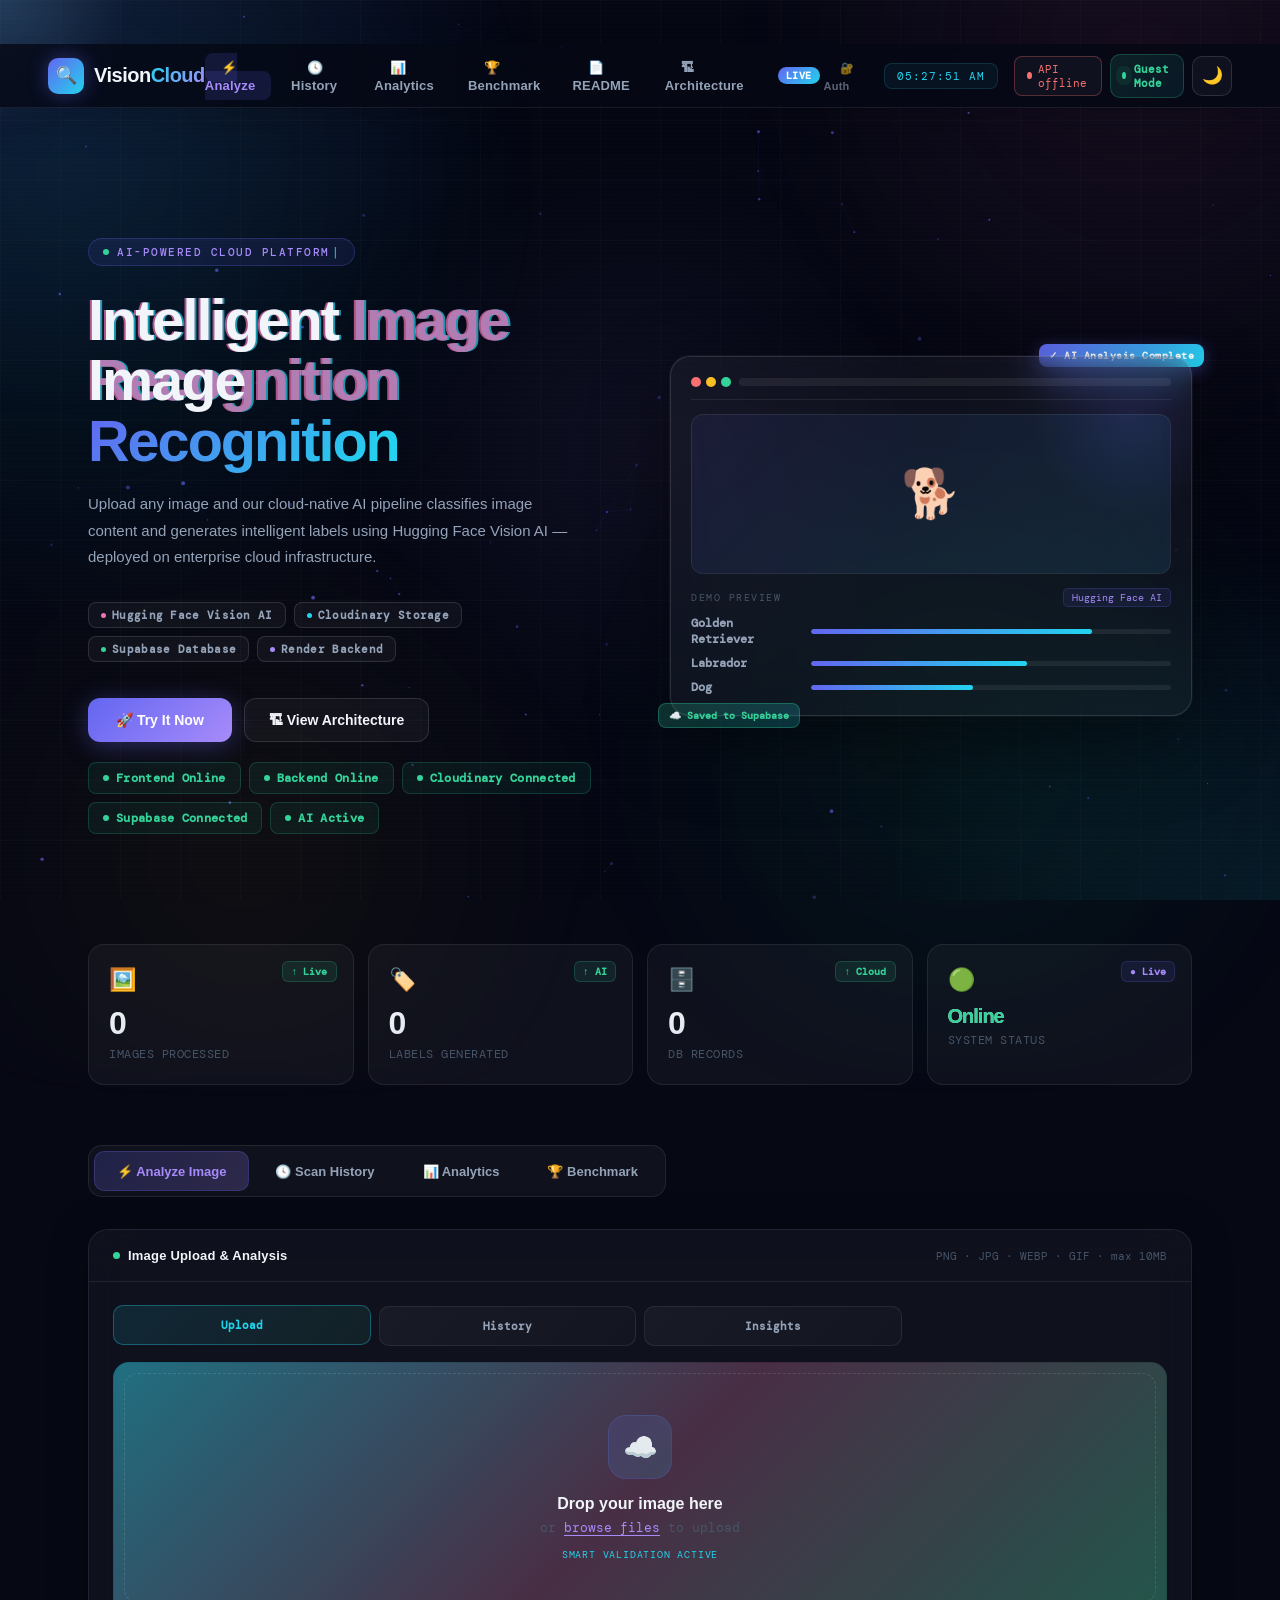
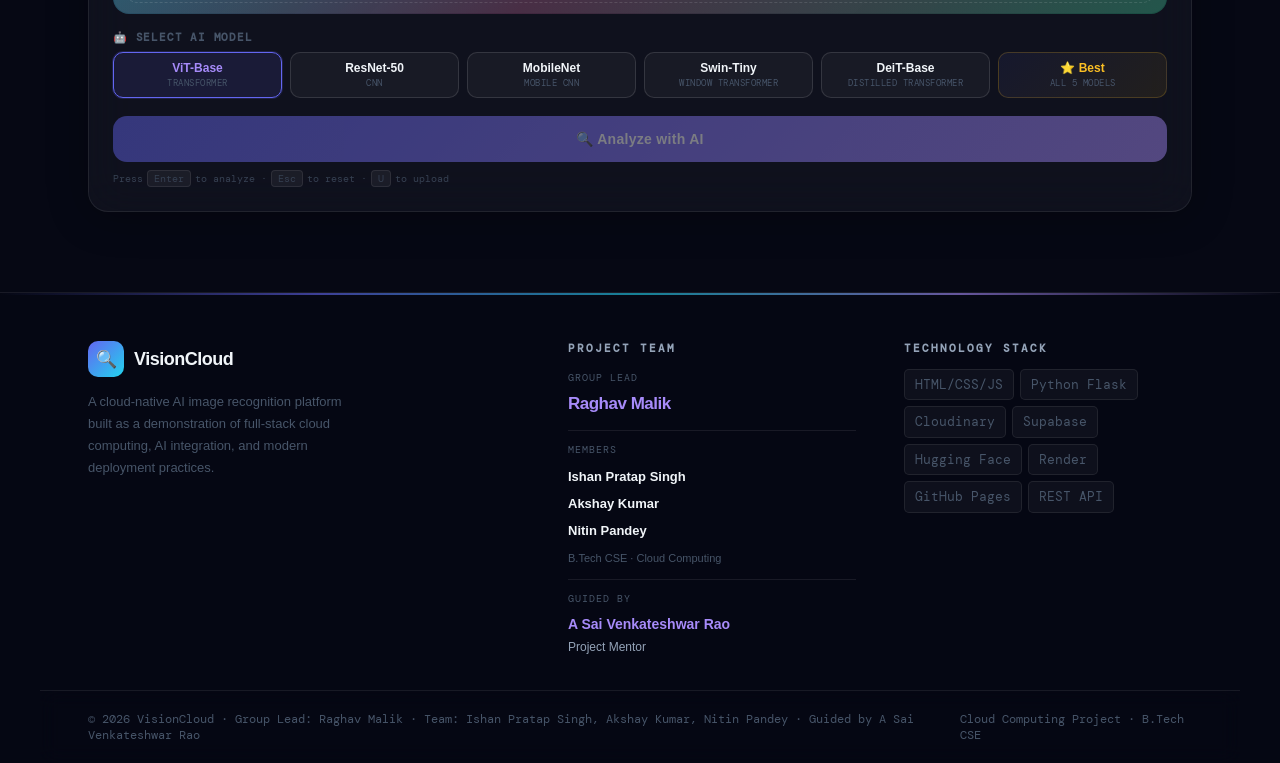
==== commit 787dfa9d: "Add Auth link and remove Demo button in index.html" ====
--- a/index.html
+++ b/index.html
@@ -37,6 +37,7 @@
     <li><a href="readme.html" target="_blank">📄 README</a></li>
     <li><a href="architecture.html">🏗 Architecture</a></li>
     <span class="nav-badge">LIVE</span>
+    <li><a href="auth.html" style="font-size:11px;opacity:0.6;">🔐 Auth</a></li>
   </ul>
   <div style="display:flex;align-items:center;gap:0;">
     <div class="live-clock" id="liveClock"></div>
@@ -475,7 +476,6 @@
 <button class="fab-btn" id="fabBtn" onclick="toggleFabMenu()" title="Quick Actions">⚡</button>
 <div class="fab-menu" id="fabMenu">
   <button onclick="scrollToAnalyze();toggleFabMenu()" class="fab-item">📤 Upload</button>
-  <button onclick="runDemoScan();toggleFabMenu()" class="fab-item">🎯 Demo</button>
   <button onclick="showTab('history',document.getElementById('tab-btn-history'));toggleFabMenu()" class="fab-item">🕓 History</button>
   <button onclick="window.location.href='architecture.html'" class="fab-item">🏗 Architecture</button>
 </div>
